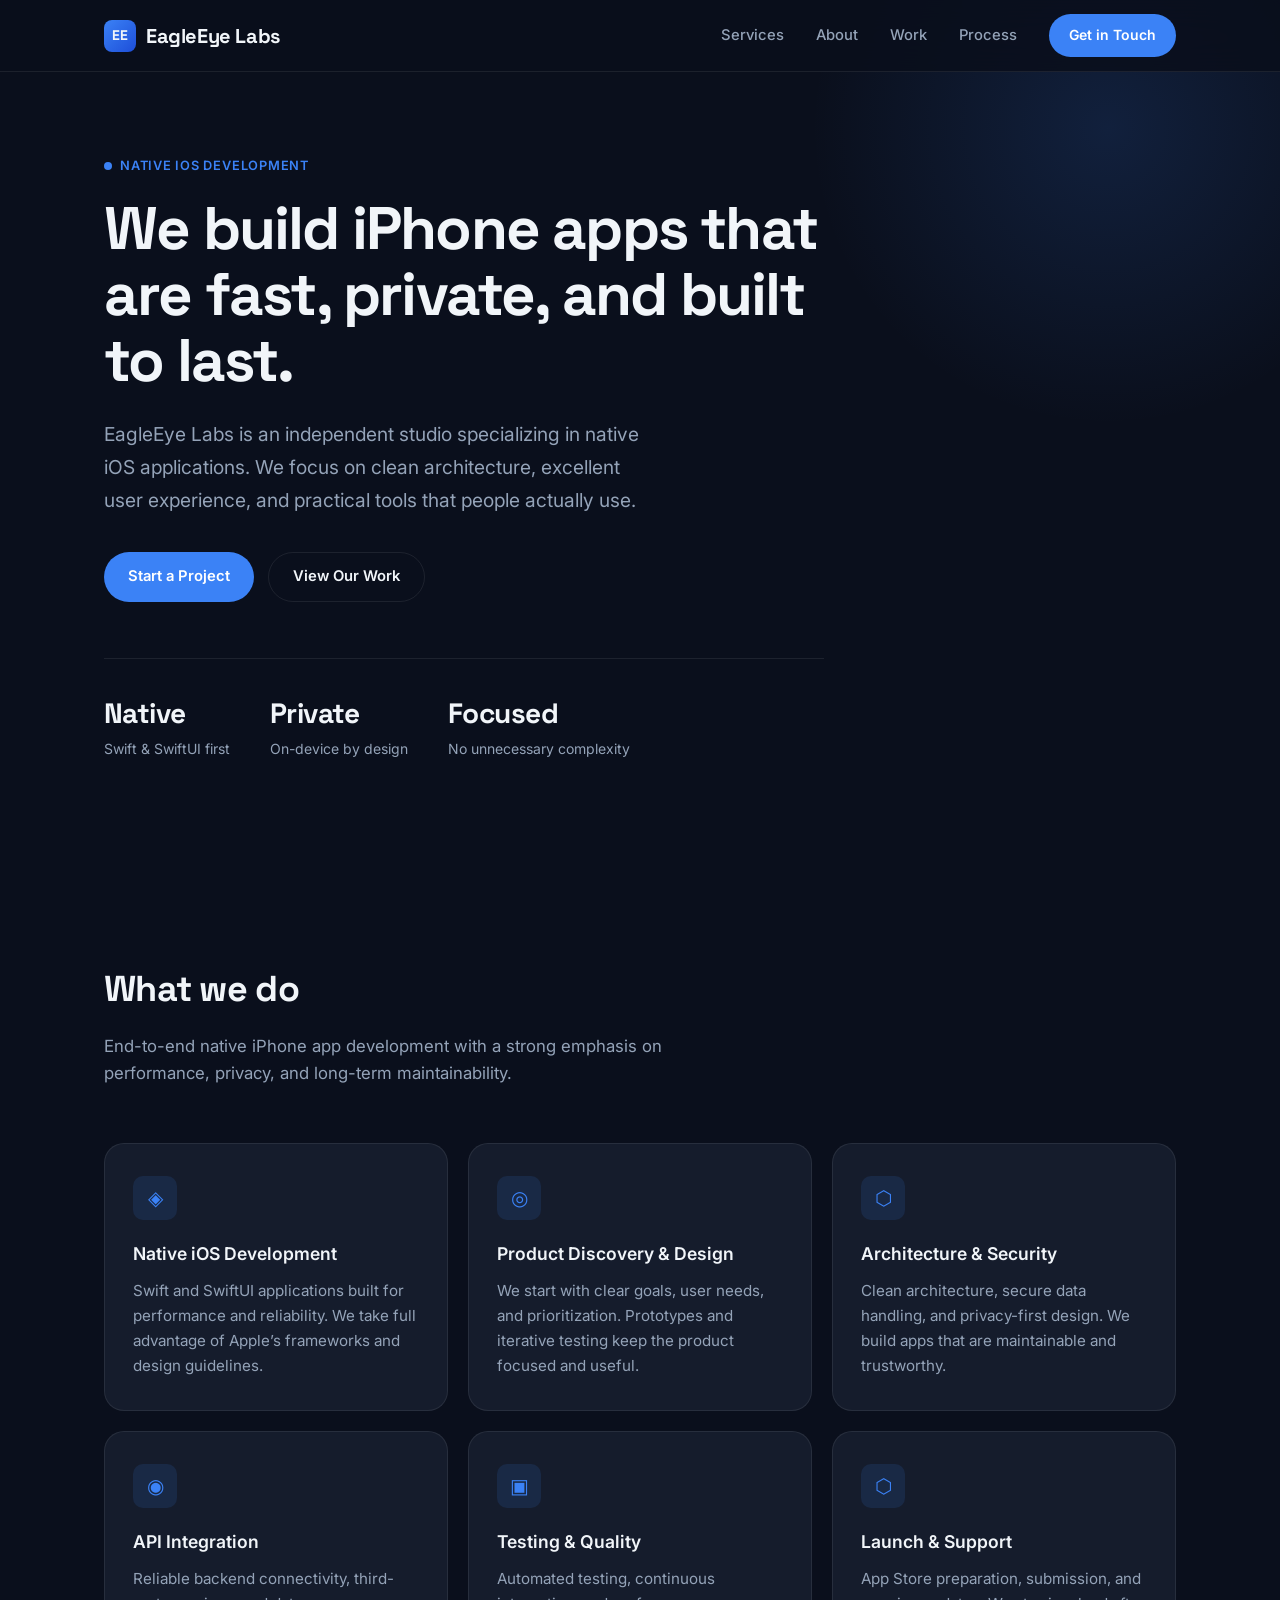
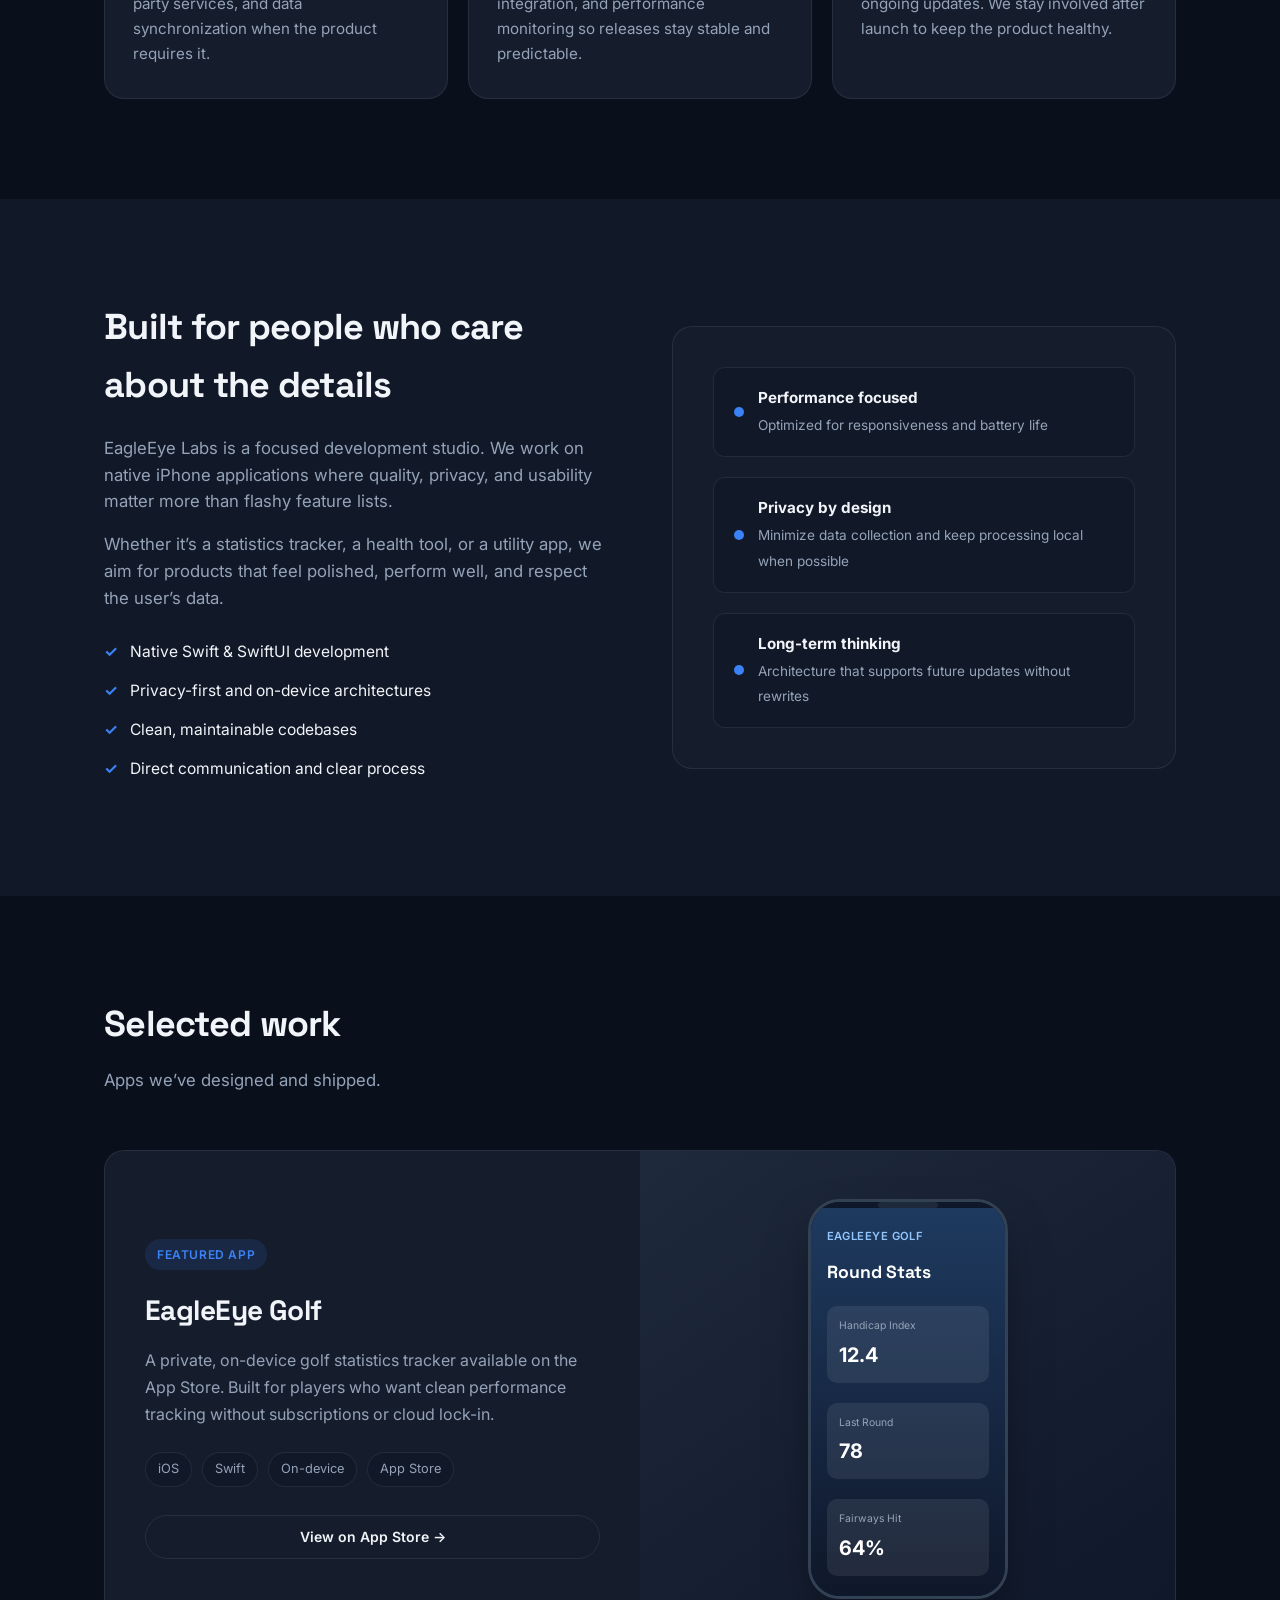
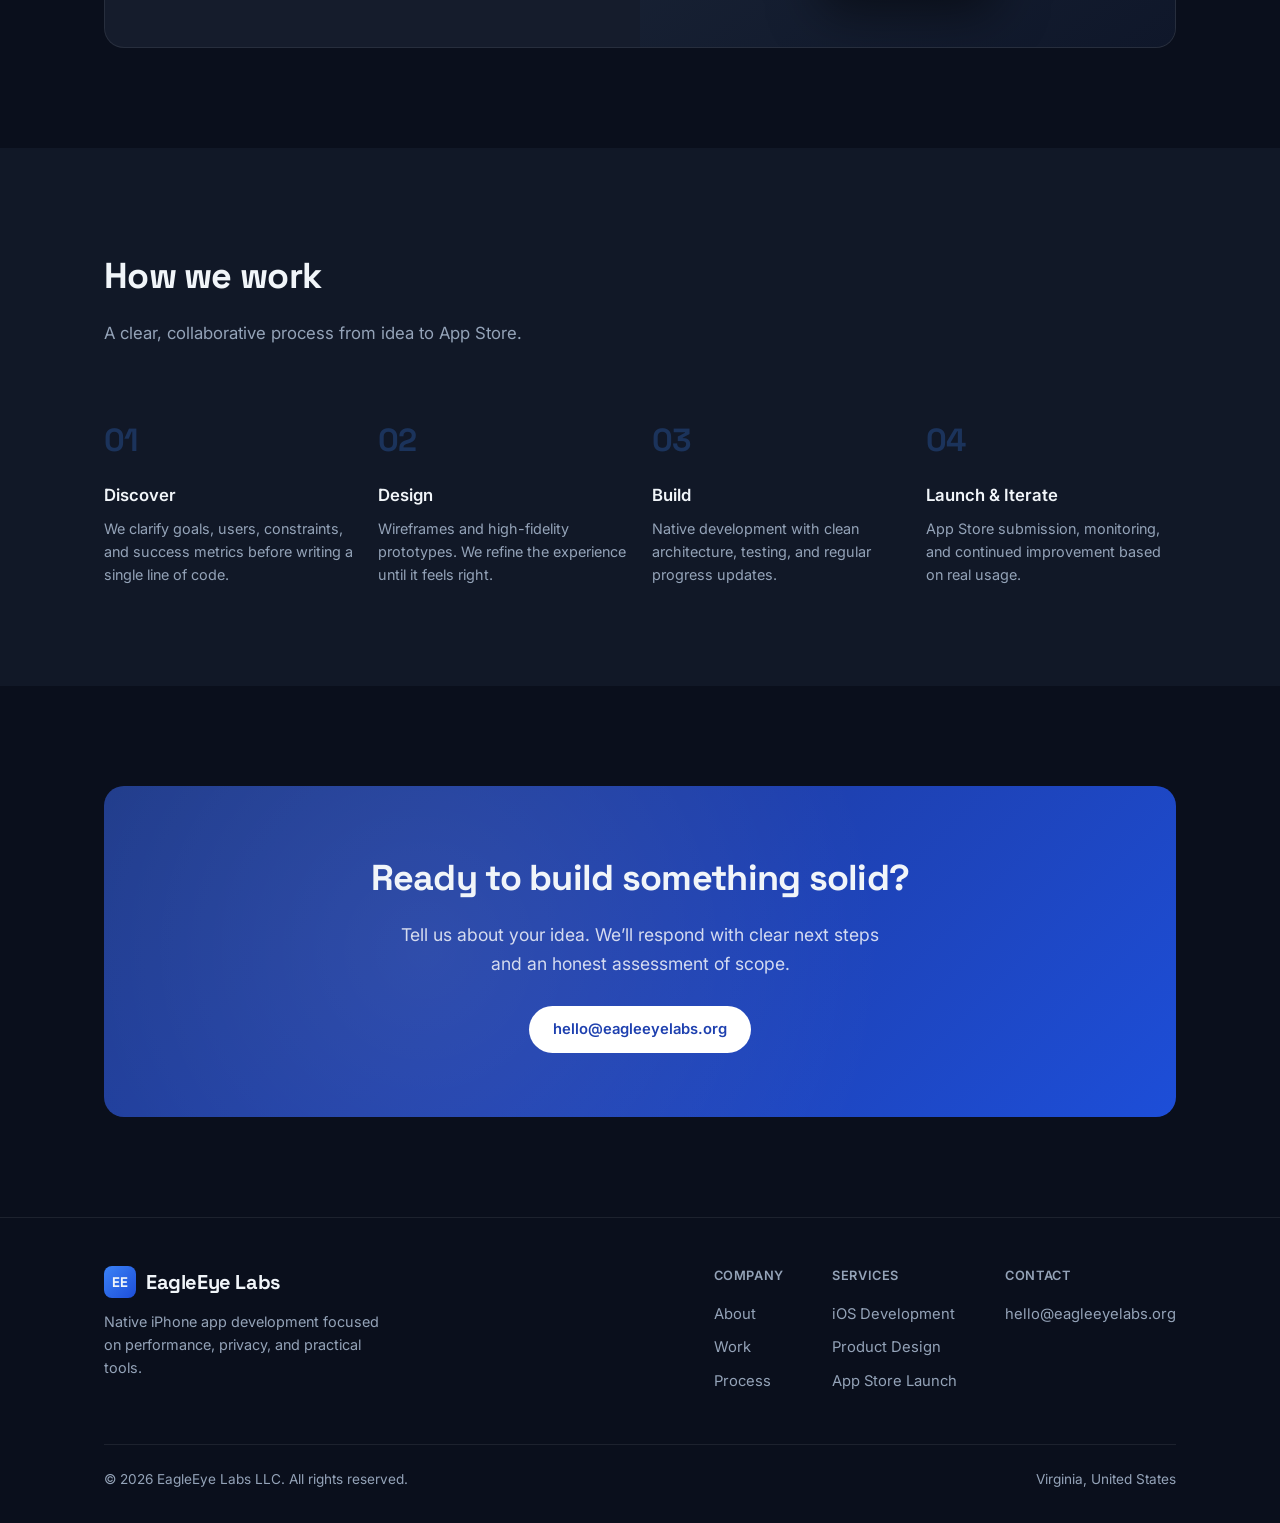
==== index.html @ 45b0e04a "Add files via upload" ====
<!DOCTYPE html>
<html lang="en">
<head>
  <meta charset="UTF-8" />
  <meta name="viewport" content="width=device-width, initial-scale=1.0" />
  <meta name="description" content="EagleEye Labs LLC — Native iPhone app development focused on performance, privacy, and practical tools." />
  <meta name="theme-color" content="#0a0f1c" />
  <title>EagleEye Labs LLC — Native iPhone App Development</title>

  <!-- Fonts -->
  <link rel="preconnect" href="https://fonts.googleapis.com" />
  <link rel="preconnect" href="https://fonts.gstatic.com" crossorigin />
  <link href="https://fonts.googleapis.com/css2?family=Inter:wght@400;500;600;700&family=Space+Grotesk:wght@500;600;700&display=swap" rel="stylesheet" />

  <style>
    :root {
      --bg: #0a0f1c;
      --bg-elevated: #111827;
      --bg-card: #151c2c;
      --border: rgba(255, 255, 255, 0.08);
      --text: #f1f5f9;
      --text-muted: #94a3b8;
      --accent: #3b82f6;
      --accent-hover: #60a5fa;
      --accent-soft: rgba(59, 130, 246, 0.12);
      --success: #22c55e;
      --radius: 12px;
      --radius-lg: 20px;
      --max-width: 1120px;
      --header-height: 72px;
    }

    *, *::before, *::after {
      box-sizing: border-box;
      margin: 0;
      padding: 0;
    }

    html {
      scroll-behavior: smooth;
    }

    body {
      font-family: 'Inter', -apple-system, BlinkMacSystemFont, 'Segoe UI', sans-serif;
      background: var(--bg);
      color: var(--text);
      line-height: 1.6;
      -webkit-font-smoothing: antialiased;
      overflow-x: hidden;
    }

    a {
      color: inherit;
      text-decoration: none;
    }

    img {
      max-width: 100%;
      display: block;
    }

    /* ========== LAYOUT ========== */
    .container {
      width: 100%;
      max-width: var(--max-width);
      margin: 0 auto;
      padding: 0 24px;
    }

    section {
      padding: 100px 0;
    }

    /* ========== HEADER ========== */
    header {
      position: fixed;
      top: 0;
      left: 0;
      right: 0;
      height: var(--header-height);
      background: rgba(10, 15, 28, 0.85);
      backdrop-filter: blur(16px);
      -webkit-backdrop-filter: blur(16px);
      border-bottom: 1px solid var(--border);
      z-index: 100;
    }

    .header-inner {
      display: flex;
      align-items: center;
      justify-content: space-between;
      height: 100%;
    }

    .logo {
      display: flex;
      align-items: center;
      gap: 10px;
      font-family: 'Space Grotesk', sans-serif;
      font-weight: 700;
      font-size: 1.25rem;
      letter-spacing: -0.02em;
    }

    .logo-mark {
      width: 32px;
      height: 32px;
      background: linear-gradient(135deg, #3b82f6, #1d4ed8);
      border-radius: 8px;
      display: flex;
      align-items: center;
      justify-content: center;
      font-size: 14px;
      font-weight: 700;
    }

    nav {
      display: flex;
      align-items: center;
      gap: 32px;
    }

    nav a {
      font-size: 0.925rem;
      font-weight: 500;
      color: var(--text-muted);
      transition: color 0.2s;
    }

    nav a:hover {
      color: var(--text);
    }

    .btn {
      display: inline-flex;
      align-items: center;
      justify-content: center;
      gap: 8px;
      padding: 12px 24px;
      font-size: 0.925rem;
      font-weight: 600;
      border-radius: 999px;
      border: none;
      cursor: pointer;
      transition: all 0.2s ease;
    }

    .btn-primary {
      background: var(--accent);
      color: white;
    }

    .btn-primary:hover {
      background: var(--accent-hover);
      transform: translateY(-1px);
    }

    .btn-outline {
      background: transparent;
      color: var(--text);
      border: 1px solid var(--border);
    }

    .btn-outline:hover {
      border-color: rgba(255,255,255,0.25);
      background: rgba(255,255,255,0.04);
    }

    .btn-sm {
      padding: 10px 20px;
      font-size: 0.875rem;
    }

    /* Mobile menu */
    .menu-toggle {
      display: none;
      background: none;
      border: none;
      color: var(--text);
      font-size: 1.5rem;
      cursor: pointer;
    }

    /* ========== HERO ========== */
    .hero {
      padding-top: calc(var(--header-height) + 80px);
      padding-bottom: 100px;
      position: relative;
      overflow: hidden;
    }

    .hero::before {
      content: '';
      position: absolute;
      top: -20%;
      right: -10%;
      width: 600px;
      height: 600px;
      background: radial-gradient(circle, rgba(59, 130, 246, 0.15) 0%, transparent 70%);
      pointer-events: none;
    }

    .hero-content {
      max-width: 720px;
    }

    .eyebrow {
      display: inline-flex;
      align-items: center;
      gap: 8px;
      font-size: 0.8rem;
      font-weight: 600;
      letter-spacing: 0.06em;
      text-transform: uppercase;
      color: var(--accent);
      margin-bottom: 20px;
    }

    .eyebrow::before {
      content: '';
      width: 8px;
      height: 8px;
      background: var(--accent);
      border-radius: 50%;
    }

    h1 {
      font-family: 'Space Grotesk', sans-serif;
      font-size: clamp(2.5rem, 5vw, 3.75rem);
      font-weight: 700;
      line-height: 1.1;
      letter-spacing: -0.03em;
      margin-bottom: 24px;
    }

    .hero-lead {
      font-size: 1.2rem;
      color: var(--text-muted);
      max-width: 540px;
      margin-bottom: 36px;
      line-height: 1.7;
    }

    .hero-actions {
      display: flex;
      flex-wrap: wrap;
      gap: 14px;
      margin-bottom: 56px;
    }

    .hero-stats {
      display: flex;
      gap: 40px;
      padding-top: 32px;
      border-top: 1px solid var(--border);
    }

    .stat strong {
      display: block;
      font-family: 'Space Grotesk', sans-serif;
      font-size: 1.75rem;
      font-weight: 700;
      letter-spacing: -0.02em;
    }

    .stat span {
      font-size: 0.875rem;
      color: var(--text-muted);
    }

    /* ========== SECTION COMMON ========== */
    .section-header {
      max-width: 560px;
      margin-bottom: 56px;
    }

    .section-header h2 {
      font-family: 'Space Grotesk', sans-serif;
      font-size: clamp(1.75rem, 3vw, 2.25rem);
      font-weight: 700;
      letter-spacing: -0.02em;
      margin-bottom: 14px;
    }

    .section-header p {
      color: var(--text-muted);
      font-size: 1.05rem;
    }

    /* ========== SERVICES ========== */
    .services-grid {
      display: grid;
      grid-template-columns: repeat(auto-fit, minmax(280px, 1fr));
      gap: 20px;
    }

    .service-card {
      background: var(--bg-card);
      border: 1px solid var(--border);
      border-radius: var(--radius-lg);
      padding: 32px 28px;
      transition: border-color 0.2s, transform 0.2s;
    }

    .service-card:hover {
      border-color: rgba(59, 130, 246, 0.35);
      transform: translateY(-2px);
    }

    .service-icon {
      width: 44px;
      height: 44px;
      background: var(--accent-soft);
      border-radius: 10px;
      display: flex;
      align-items: center;
      justify-content: center;
      font-size: 1.25rem;
      margin-bottom: 20px;
      color: var(--accent);
    }

    .service-card h3 {
      font-size: 1.1rem;
      font-weight: 600;
      margin-bottom: 10px;
    }

    .service-card p {
      font-size: 0.95rem;
      color: var(--text-muted);
      line-height: 1.65;
    }

    /* ========== ABOUT ========== */
    .about-grid {
      display: grid;
      grid-template-columns: 1fr 1fr;
      gap: 64px;
      align-items: center;
    }

    .about-text h2 {
      font-family: 'Space Grotesk', sans-serif;
      font-size: clamp(1.75rem, 3vw, 2.25rem);
      font-weight: 700;
      letter-spacing: -0.02em;
      margin-bottom: 20px;
    }

    .about-text p {
      color: var(--text-muted);
      margin-bottom: 16px;
      font-size: 1.05rem;
    }

    .about-list {
      list-style: none;
      margin-top: 28px;
    }

    .about-list li {
      display: flex;
      align-items: flex-start;
      gap: 12px;
      margin-bottom: 14px;
      font-size: 0.975rem;
    }

    .about-list li::before {
      content: '✓';
      color: var(--accent);
      font-weight: 700;
      flex-shrink: 0;
    }

    .about-visual {
      background: var(--bg-card);
      border: 1px solid var(--border);
      border-radius: var(--radius-lg);
      padding: 40px;
      position: relative;
    }

    .about-visual-inner {
      display: flex;
      flex-direction: column;
      gap: 20px;
    }

    .feature-pill {
      background: var(--bg-elevated);
      border: 1px solid var(--border);
      border-radius: 12px;
      padding: 18px 20px;
      display: flex;
      align-items: center;
      gap: 14px;
    }

    .feature-pill .dot {
      width: 10px;
      height: 10px;
      border-radius: 50%;
      background: var(--accent);
      flex-shrink: 0;
    }

    .feature-pill strong {
      display: block;
      font-size: 0.95rem;
      margin-bottom: 2px;
    }

    .feature-pill span {
      font-size: 0.85rem;
      color: var(--text-muted);
    }

    /* ========== PROJECT ========== */
    .project-card {
      background: var(--bg-card);
      border: 1px solid var(--border);
      border-radius: var(--radius-lg);
      overflow: hidden;
      display: grid;
      grid-template-columns: 1fr 1fr;
    }

    .project-info {
      padding: 48px 40px;
      display: flex;
      flex-direction: column;
      justify-content: center;
    }

    .project-tag {
      display: inline-block;
      font-size: 0.75rem;
      font-weight: 600;
      letter-spacing: 0.05em;
      text-transform: uppercase;
      color: var(--accent);
      background: var(--accent-soft);
      padding: 6px 12px;
      border-radius: 999px;
      margin-bottom: 18px;
      width: fit-content;
    }

    .project-info h3 {
      font-family: 'Space Grotesk', sans-serif;
      font-size: 1.75rem;
      font-weight: 700;
      letter-spacing: -0.02em;
      margin-bottom: 14px;
    }

    .project-info p {
      color: var(--text-muted);
      margin-bottom: 24px;
      font-size: 1rem;
      line-height: 1.7;
    }

    .project-meta {
      display: flex;
      flex-wrap: wrap;
      gap: 10px;
      margin-bottom: 28px;
    }

    .meta-chip {
      font-size: 0.8rem;
      color: var(--text-muted);
      background: var(--bg-elevated);
      border: 1px solid var(--border);
      padding: 6px 12px;
      border-radius: 999px;
    }

    .project-visual {
      background: linear-gradient(145deg, #1e293b 0%, #0f172a 100%);
      display: flex;
      align-items: center;
      justify-content: center;
      padding: 48px;
      min-height: 320px;
    }

    .phone-mock {
      width: 200px;
      height: 400px;
      background: #0f172a;
      border-radius: 32px;
      border: 3px solid #334155;
      box-shadow: 0 25px 50px -12px rgba(0,0,0,0.5);
      display: flex;
      flex-direction: column;
      overflow: hidden;
      position: relative;
    }

    .phone-notch {
      height: 28px;
      background: #0f172a;
      display: flex;
      justify-content: center;
      align-items: center;
    }

    .phone-notch span {
      width: 60px;
      height: 6px;
      background: #1e293b;
      border-radius: 4px;
    }

    .phone-screen {
      flex: 1;
      background: linear-gradient(180deg, #1e3a5f 0%, #0f172a 100%);
      padding: 20px 16px;
      display: flex;
      flex-direction: column;
      gap: 12px;
    }

    .screen-header {
      font-size: 0.7rem;
      font-weight: 600;
      color: #93c5fd;
      letter-spacing: 0.04em;
    }

    .screen-title {
      font-family: 'Space Grotesk', sans-serif;
      font-size: 1.1rem;
      font-weight: 700;
      color: white;
    }

    .screen-card {
      background: rgba(255,255,255,0.08);
      border-radius: 10px;
      padding: 12px;
      margin-top: 8px;
    }

    .screen-card .label {
      font-size: 0.65rem;
      color: #94a3b8;
      margin-bottom: 4px;
    }

    .screen-card .value {
      font-size: 1.25rem;
      font-weight: 700;
      color: white;
    }

    /* ========== PROCESS ========== */
    .process-steps {
      display: grid;
      grid-template-columns: repeat(4, 1fr);
      gap: 24px;
      counter-reset: step;
    }

    .step {
      position: relative;
      padding-top: 12px;
    }

    .step::before {
      counter-increment: step;
      content: "0" counter(step);
      font-family: 'Space Grotesk', sans-serif;
      font-size: 2rem;
      font-weight: 700;
      color: rgba(59, 130, 246, 0.25);
      display: block;
      margin-bottom: 16px;
      letter-spacing: -0.02em;
    }

    .step h3 {
      font-size: 1.05rem;
      font-weight: 600;
      margin-bottom: 8px;
    }

    .step p {
      font-size: 0.9rem;
      color: var(--text-muted);
      line-height: 1.6;
    }

    /* ========== CTA ========== */
    .cta {
      background: linear-gradient(135deg, #1e3a8a 0%, #1e40af 50%, #1d4ed8 100%);
      border-radius: var(--radius-lg);
      padding: 64px 48px;
      text-align: center;
      position: relative;
      overflow: hidden;
    }

    .cta::before {
      content: '';
      position: absolute;
      inset: 0;
      background: radial-gradient(circle at 30% 50%, rgba(255,255,255,0.08), transparent 60%);
      pointer-events: none;
    }

    .cta h2 {
      font-family: 'Space Grotesk', sans-serif;
      font-size: clamp(1.75rem, 3vw, 2.25rem);
      font-weight: 700;
      letter-spacing: -0.02em;
      margin-bottom: 14px;
      position: relative;
    }

    .cta p {
      color: rgba(255,255,255,0.8);
      font-size: 1.1rem;
      max-width: 480px;
      margin: 0 auto 28px;
      position: relative;
    }

    .cta .btn-primary {
      background: white;
      color: #1e40af;
      position: relative;
    }

    .cta .btn-primary:hover {
      background: #f1f5f9;
    }

    /* ========== FOOTER ========== */
    footer {
      border-top: 1px solid var(--border);
      padding: 48px 0 32px;
    }

    .footer-inner {
      display: flex;
      flex-wrap: wrap;
      justify-content: space-between;
      gap: 32px;
      margin-bottom: 40px;
    }

    .footer-brand .logo {
      margin-bottom: 12px;
    }

    .footer-brand p {
      color: var(--text-muted);
      font-size: 0.9rem;
      max-width: 280px;
    }

    .footer-links {
      display: flex;
      gap: 48px;
    }

    .footer-col h4 {
      font-size: 0.8rem;
      font-weight: 600;
      letter-spacing: 0.05em;
      text-transform: uppercase;
      color: var(--text-muted);
      margin-bottom: 16px;
    }

    .footer-col a {
      display: block;
      font-size: 0.925rem;
      color: var(--text-muted);
      margin-bottom: 10px;
      transition: color 0.2s;
    }

    .footer-col a:hover {
      color: var(--text);
    }

    .footer-bottom {
      display: flex;
      flex-wrap: wrap;
      justify-content: space-between;
      gap: 12px;
      padding-top: 24px;
      border-top: 1px solid var(--border);
      font-size: 0.85rem;
      color: var(--text-muted);
    }

    /* ========== RESPONSIVE ========== */
    @media (max-width: 900px) {
      .about-grid,
      .project-card {
        grid-template-columns: 1fr;
      }

      .process-steps {
        grid-template-columns: 1fr 1fr;
      }

      .project-visual {
        min-height: 280px;
        order: -1;
      }
    }

    @media (max-width: 700px) {
      nav {
        display: none;
      }

      .menu-toggle {
        display: block;
      }

      .hero-stats {
        flex-direction: column;
        gap: 20px;
      }

      .process-steps {
        grid-template-columns: 1fr;
      }

      .cta {
        padding: 48px 28px;
      }

      .footer-links {
        flex-direction: column;
        gap: 28px;
      }

      section {
        padding: 72px 0;
      }
    }
  </style>
</head>
<body>

  <!-- ========== HEADER ========== -->
  <header>
    <div class="container header-inner">
      <a href="#" class="logo">
        <span class="logo-mark">EE</span>
        EagleEye Labs
      </a>

      <nav>
        <a href="#services">Services</a>
        <a href="#about">About</a>
        <a href="#work">Work</a>
        <a href="#process">Process</a>
        <a href="#contact" class="btn btn-primary btn-sm">Get in Touch</a>
      </nav>

      <button class="menu-toggle" aria-label="Menu">☰</button>
    </div>
  </header>

  <!-- ========== HERO ========== -->
  <section class="hero">
    <div class="container">
      <div class="hero-content">
        <div class="eyebrow">Native iOS Development</div>
        <h1>We build iPhone apps that are fast, private, and built to last.</h1>
        <p class="hero-lead">
          EagleEye Labs is an independent studio specializing in native iOS applications. 
          We focus on clean architecture, excellent user experience, and practical tools that people actually use.
        </p>
        <div class="hero-actions">
          <a href="#contact" class="btn btn-primary">Start a Project</a>
          <a href="#work" class="btn btn-outline">View Our Work</a>
        </div>

        <div class="hero-stats">
          <div class="stat">
            <strong>Native</strong>
            <span>Swift &amp; SwiftUI first</span>
          </div>
          <div class="stat">
            <strong>Private</strong>
            <span>On-device by design</span>
          </div>
          <div class="stat">
            <strong>Focused</strong>
            <span>No unnecessary complexity</span>
          </div>
        </div>
      </div>
    </div>
  </section>

  <!-- ========== SERVICES ========== -->
  <section id="services">
    <div class="container">
      <div class="section-header">
        <h2>What we do</h2>
        <p>End-to-end native iPhone app development with a strong emphasis on performance, privacy, and long-term maintainability.</p>
      </div>

      <div class="services-grid">
        <div class="service-card">
          <div class="service-icon">◈</div>
          <h3>Native iOS Development</h3>
          <p>Swift and SwiftUI applications built for performance and reliability. We take full advantage of Apple’s frameworks and design guidelines.</p>
        </div>

        <div class="service-card">
          <div class="service-icon">◎</div>
          <h3>Product Discovery &amp; Design</h3>
          <p>We start with clear goals, user needs, and prioritization. Prototypes and iterative testing keep the product focused and useful.</p>
        </div>

        <div class="service-card">
          <div class="service-icon">⬡</div>
          <h3>Architecture &amp; Security</h3>
          <p>Clean architecture, secure data handling, and privacy-first design. We build apps that are maintainable and trustworthy.</p>
        </div>

        <div class="service-card">
          <div class="service-icon">◉</div>
          <h3>API Integration</h3>
          <p>Reliable backend connectivity, third-party services, and data synchronization when the product requires it.</p>
        </div>

        <div class="service-card">
          <div class="service-icon">▣</div>
          <h3>Testing &amp; Quality</h3>
          <p>Automated testing, continuous integration, and performance monitoring so releases stay stable and predictable.</p>
        </div>

        <div class="service-card">
          <div class="service-icon">⬡</div>
          <h3>Launch &amp; Support</h3>
          <p>App Store preparation, submission, and ongoing updates. We stay involved after launch to keep the product healthy.</p>
        </div>
      </div>
    </div>
  </section>

  <!-- ========== ABOUT ========== -->
  <section id="about" style="background: var(--bg-elevated);">
    <div class="container">
      <div class="about-grid">
        <div class="about-text">
          <h2>Built for people who care about the details</h2>
          <p>
            EagleEye Labs is a focused development studio. We work on native iPhone applications where quality, privacy, and usability matter more than flashy feature lists.
          </p>
          <p>
            Whether it’s a statistics tracker, a health tool, or a utility app, we aim for products that feel polished, perform well, and respect the user’s data.
          </p>

          <ul class="about-list">
            <li>Native Swift &amp; SwiftUI development</li>
            <li>Privacy-first and on-device architectures</li>
            <li>Clean, maintainable codebases</li>
            <li>Direct communication and clear process</li>
          </ul>
        </div>

        <div class="about-visual">
          <div class="about-visual-inner">
            <div class="feature-pill">
              <span class="dot"></span>
              <div>
                <strong>Performance focused</strong>
                <span>Optimized for responsiveness and battery life</span>
              </div>
            </div>
            <div class="feature-pill">
              <span class="dot"></span>
              <div>
                <strong>Privacy by design</strong>
                <span>Minimize data collection and keep processing local when possible</span>
              </div>
            </div>
            <div class="feature-pill">
              <span class="dot"></span>
              <div>
                <strong>Long-term thinking</strong>
                <span>Architecture that supports future updates without rewrites</span>
              </div>
            </div>
          </div>
        </div>
      </div>
    </div>
  </section>

  <!-- ========== WORK ========== -->
  <section id="work">
    <div class="container">
      <div class="section-header">
        <h2>Selected work</h2>
        <p>Apps we’ve designed and shipped.</p>
      </div>

      <div class="project-card">
        <div class="project-info">
          <span class="project-tag">Featured App</span>
          <h3>EagleEye Golf</h3>
          <p>
            A private, on-device golf statistics tracker available on the App Store. 
            Built for players who want clean performance tracking without subscriptions or cloud lock-in.
          </p>
          <div class="project-meta">
            <span class="meta-chip">iOS</span>
            <span class="meta-chip">Swift</span>
            <span class="meta-chip">On-device</span>
            <span class="meta-chip">App Store</span>
          </div>
          <a href="https://apps.apple.com/app/id6793305657" class="btn btn-outline btn-sm" target="_blank" rel="noopener">
            View on App Store →
          </a>
        </div>

        <div class="project-visual">
          <div class="phone-mock">
            <div class="phone-notch"><span></span></div>
            <div class="phone-screen">
              <div class="screen-header">EAGLEEYE GOLF</div>
              <div class="screen-title">Round Stats</div>
              <div class="screen-card">
                <div class="label">Handicap Index</div>
                <div class="value">12.4</div>
              </div>
              <div class="screen-card">
                <div class="label">Last Round</div>
                <div class="value">78</div>
              </div>
              <div class="screen-card">
                <div class="label">Fairways Hit</div>
                <div class="value">64%</div>
              </div>
            </div>
          </div>
        </div>
      </div>
    </div>
  </section>

  <!-- ========== PROCESS ========== -->
  <section id="process" style="background: var(--bg-elevated);">
    <div class="container">
      <div class="section-header">
        <h2>How we work</h2>
        <p>A clear, collaborative process from idea to App Store.</p>
      </div>

      <div class="process-steps">
        <div class="step">
          <h3>Discover</h3>
          <p>We clarify goals, users, constraints, and success metrics before writing a single line of code.</p>
        </div>
        <div class="step">
          <h3>Design</h3>
          <p>Wireframes and high-fidelity prototypes. We refine the experience until it feels right.</p>
        </div>
        <div class="step">
          <h3>Build</h3>
          <p>Native development with clean architecture, testing, and regular progress updates.</p>
        </div>
        <div class="step">
          <h3>Launch &amp; Iterate</h3>
          <p>App Store submission, monitoring, and continued improvement based on real usage.</p>
        </div>
      </div>
    </div>
  </section>

  <!-- ========== CTA ========== -->
  <section id="contact">
    <div class="container">
      <div class="cta">
        <h2>Ready to build something solid?</h2>
        <p>Tell us about your idea. We’ll respond with clear next steps and an honest assessment of scope.</p>
        <a href="mailto:hello@eagleeyelabs.org" class="btn btn-primary">hello@eagleeyelabs.org</a>
      </div>
    </div>
  </section>

  <!-- ========== FOOTER ========== -->
  <footer>
    <div class="container">
      <div class="footer-inner">
        <div class="footer-brand">
          <a href="#" class="logo">
            <span class="logo-mark">EE</span>
            EagleEye Labs
          </a>
          <p>Native iPhone app development focused on performance, privacy, and practical tools.</p>
        </div>

        <div class="footer-links">
          <div class="footer-col">
            <h4>Company</h4>
            <a href="#about">About</a>
            <a href="#work">Work</a>
            <a href="#process">Process</a>
          </div>
          <div class="footer-col">
            <h4>Services</h4>
            <a href="#services">iOS Development</a>
            <a href="#services">Product Design</a>
            <a href="#services">App Store Launch</a>
          </div>
          <div class="footer-col">
            <h4>Contact</h4>
            <a href="mailto:hello@eagleeyelabs.org">hello@eagleeyelabs.org</a>
          </div>
        </div>
      </div>

      <div class="footer-bottom">
        <span>© 2026 EagleEye Labs LLC. All rights reserved.</span>
        <span>Virginia, United States</span>
      </div>
    </div>
  </footer>

</body>
</html>
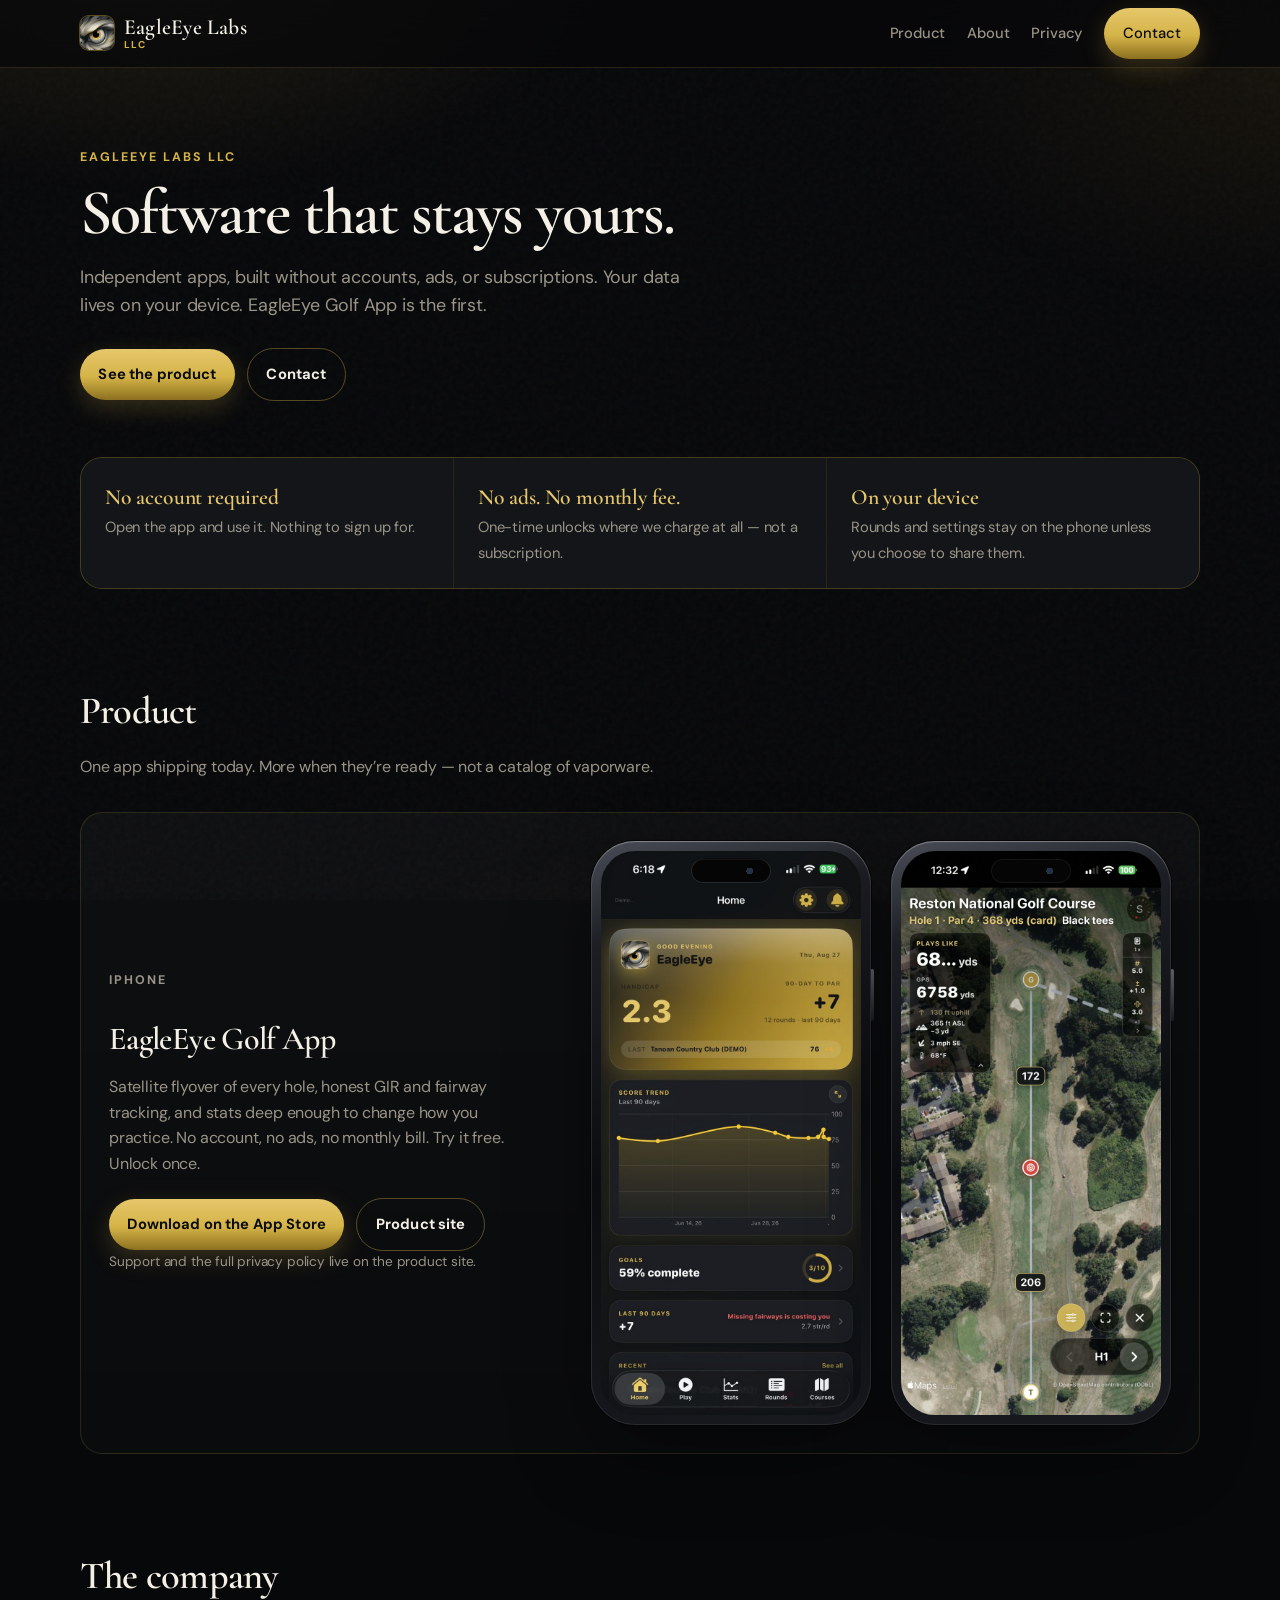
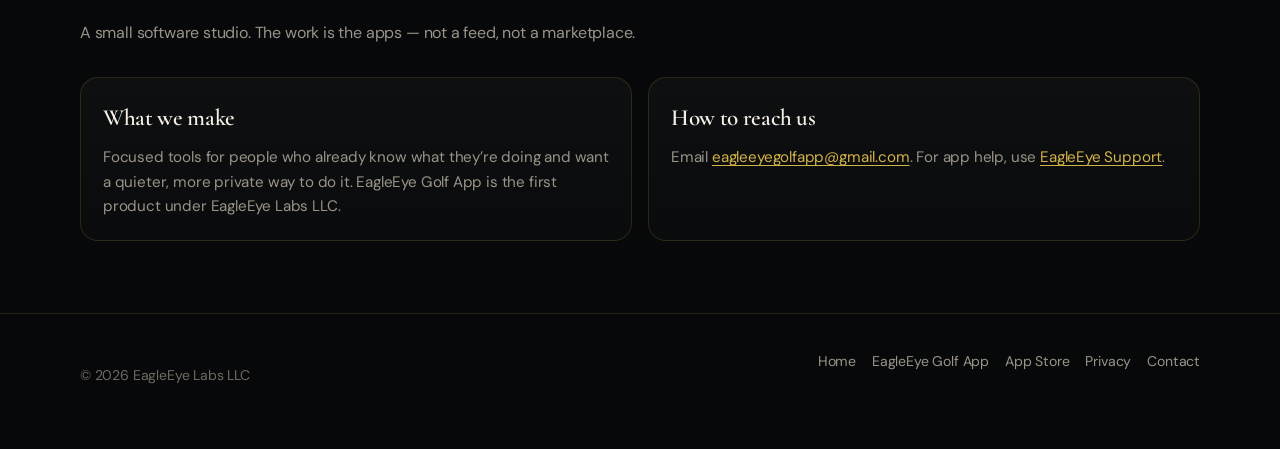
==== commit f8d0bf18: "Replace the placeholder with the EagleEye Labs HTML site. Company page matching the golf app look, w" ====
--- a/index.html
+++ b/index.html
@@ -1,1039 +1,134 @@
 <!DOCTYPE html>
 <html lang="en">
 <head>
-  <meta charset="UTF-8" />
-  <meta name="viewport" content="width=device-width, initial-scale=1.0" />
-  <meta name="description" content="EagleEye Labs LLC — Native iPhone app development focused on performance, privacy, and practical tools." />
-  <meta name="theme-color" content="#0a0f1c" />
-  <title>EagleEye Labs LLC — Native iPhone App Development</title>
-
-  <!-- Fonts -->
+  <meta charset="utf-8" />
+  <meta name="viewport" content="width=device-width, initial-scale=1" />
+  <title>EagleEye Labs LLC</title>
+  <meta name="description" content="EagleEye Labs LLC builds independent software that stays on your device. Home of EagleEye Golf App." />
+  <link rel="canonical" href="https://eagleeyelabsllc.com/" />
+  <meta property="og:title" content="EagleEye Labs LLC" />
+  <meta property="og:description" content="Independent software. Your data stays yours. Home of EagleEye Golf App." />
+  <meta property="og:image" content="https://eagleeyelabsllc.com/assets/og-logo.jpg" />
+  <meta property="og:image:width" content="1200" />
+  <meta property="og:image:height" content="630" />
+  <meta property="og:type" content="website" />
+  <meta property="og:url" content="https://eagleeyelabsllc.com/" />
+  <meta name="twitter:card" content="summary_large_image" />
+  <meta name="twitter:image" content="https://eagleeyelabsllc.com/assets/og-logo.jpg" />
+  <meta name="theme-color" content="#07080a" />
+  <link rel="icon" type="image/png" href="assets/favicon-32.png" />
+  <link rel="apple-touch-icon" href="assets/apple-touch-icon.png" />
   <link rel="preconnect" href="https://fonts.googleapis.com" />
   <link rel="preconnect" href="https://fonts.gstatic.com" crossorigin />
-  <link href="https://fonts.googleapis.com/css2?family=Inter:wght@400;500;600;700&family=Space+Grotesk:wght@500;600;700&display=swap" rel="stylesheet" />
-
-  <style>
-    :root {
-      --bg: #0a0f1c;
-      --bg-elevated: #111827;
-      --bg-card: #151c2c;
-      --border: rgba(255, 255, 255, 0.08);
-      --text: #f1f5f9;
-      --text-muted: #94a3b8;
-      --accent: #3b82f6;
-      --accent-hover: #60a5fa;
-      --accent-soft: rgba(59, 130, 246, 0.12);
-      --success: #22c55e;
-      --radius: 12px;
-      --radius-lg: 20px;
-      --max-width: 1120px;
-      --header-height: 72px;
-    }
-
-    *, *::before, *::after {
-      box-sizing: border-box;
-      margin: 0;
-      padding: 0;
-    }
-
-    html {
-      scroll-behavior: smooth;
-    }
-
-    body {
-      font-family: 'Inter', -apple-system, BlinkMacSystemFont, 'Segoe UI', sans-serif;
-      background: var(--bg);
-      color: var(--text);
-      line-height: 1.6;
-      -webkit-font-smoothing: antialiased;
-      overflow-x: hidden;
-    }
-
-    a {
-      color: inherit;
-      text-decoration: none;
-    }
-
-    img {
-      max-width: 100%;
-      display: block;
-    }
-
-    /* ========== LAYOUT ========== */
-    .container {
-      width: 100%;
-      max-width: var(--max-width);
-      margin: 0 auto;
-      padding: 0 24px;
-    }
-
-    section {
-      padding: 100px 0;
-    }
-
-    /* ========== HEADER ========== */
-    header {
-      position: fixed;
-      top: 0;
-      left: 0;
-      right: 0;
-      height: var(--header-height);
-      background: rgba(10, 15, 28, 0.85);
-      backdrop-filter: blur(16px);
-      -webkit-backdrop-filter: blur(16px);
-      border-bottom: 1px solid var(--border);
-      z-index: 100;
-    }
-
-    .header-inner {
-      display: flex;
-      align-items: center;
-      justify-content: space-between;
-      height: 100%;
-    }
-
-    .logo {
-      display: flex;
-      align-items: center;
-      gap: 10px;
-      font-family: 'Space Grotesk', sans-serif;
-      font-weight: 700;
-      font-size: 1.25rem;
-      letter-spacing: -0.02em;
-    }
-
-    .logo-mark {
-      width: 32px;
-      height: 32px;
-      background: linear-gradient(135deg, #3b82f6, #1d4ed8);
-      border-radius: 8px;
-      display: flex;
-      align-items: center;
-      justify-content: center;
-      font-size: 14px;
-      font-weight: 700;
-    }
-
-    nav {
-      display: flex;
-      align-items: center;
-      gap: 32px;
-    }
-
-    nav a {
-      font-size: 0.925rem;
-      font-weight: 500;
-      color: var(--text-muted);
-      transition: color 0.2s;
-    }
-
-    nav a:hover {
-      color: var(--text);
-    }
-
-    .btn {
-      display: inline-flex;
-      align-items: center;
-      justify-content: center;
-      gap: 8px;
-      padding: 12px 24px;
-      font-size: 0.925rem;
-      font-weight: 600;
-      border-radius: 999px;
-      border: none;
-      cursor: pointer;
-      transition: all 0.2s ease;
-    }
-
-    .btn-primary {
-      background: var(--accent);
-      color: white;
-    }
-
-    .btn-primary:hover {
-      background: var(--accent-hover);
-      transform: translateY(-1px);
-    }
-
-    .btn-outline {
-      background: transparent;
-      color: var(--text);
-      border: 1px solid var(--border);
-    }
-
-    .btn-outline:hover {
-      border-color: rgba(255,255,255,0.25);
-      background: rgba(255,255,255,0.04);
-    }
-
-    .btn-sm {
-      padding: 10px 20px;
-      font-size: 0.875rem;
-    }
-
-    /* Mobile menu */
-    .menu-toggle {
-      display: none;
-      background: none;
-      border: none;
-      color: var(--text);
-      font-size: 1.5rem;
-      cursor: pointer;
-    }
-
-    /* ========== HERO ========== */
-    .hero {
-      padding-top: calc(var(--header-height) + 80px);
-      padding-bottom: 100px;
-      position: relative;
-      overflow: hidden;
-    }
-
-    .hero::before {
-      content: '';
-      position: absolute;
-      top: -20%;
-      right: -10%;
-      width: 600px;
-      height: 600px;
-      background: radial-gradient(circle, rgba(59, 130, 246, 0.15) 0%, transparent 70%);
-      pointer-events: none;
-    }
-
-    .hero-content {
-      max-width: 720px;
-    }
-
-    .eyebrow {
-      display: inline-flex;
-      align-items: center;
-      gap: 8px;
-      font-size: 0.8rem;
-      font-weight: 600;
-      letter-spacing: 0.06em;
-      text-transform: uppercase;
-      color: var(--accent);
-      margin-bottom: 20px;
-    }
-
-    .eyebrow::before {
-      content: '';
-      width: 8px;
-      height: 8px;
-      background: var(--accent);
-      border-radius: 50%;
-    }
-
-    h1 {
-      font-family: 'Space Grotesk', sans-serif;
-      font-size: clamp(2.5rem, 5vw, 3.75rem);
-      font-weight: 700;
-      line-height: 1.1;
-      letter-spacing: -0.03em;
-      margin-bottom: 24px;
-    }
-
-    .hero-lead {
-      font-size: 1.2rem;
-      color: var(--text-muted);
-      max-width: 540px;
-      margin-bottom: 36px;
-      line-height: 1.7;
-    }
-
-    .hero-actions {
-      display: flex;
-      flex-wrap: wrap;
-      gap: 14px;
-      margin-bottom: 56px;
-    }
-
-    .hero-stats {
-      display: flex;
-      gap: 40px;
-      padding-top: 32px;
-      border-top: 1px solid var(--border);
-    }
-
-    .stat strong {
-      display: block;
-      font-family: 'Space Grotesk', sans-serif;
-      font-size: 1.75rem;
-      font-weight: 700;
-      letter-spacing: -0.02em;
-    }
-
-    .stat span {
-      font-size: 0.875rem;
-      color: var(--text-muted);
-    }
-
-    /* ========== SECTION COMMON ========== */
-    .section-header {
-      max-width: 560px;
-      margin-bottom: 56px;
-    }
-
-    .section-header h2 {
-      font-family: 'Space Grotesk', sans-serif;
-      font-size: clamp(1.75rem, 3vw, 2.25rem);
-      font-weight: 700;
-      letter-spacing: -0.02em;
-      margin-bottom: 14px;
-    }
-
-    .section-header p {
-      color: var(--text-muted);
-      font-size: 1.05rem;
-    }
-
-    /* ========== SERVICES ========== */
-    .services-grid {
-      display: grid;
-      grid-template-columns: repeat(auto-fit, minmax(280px, 1fr));
-      gap: 20px;
-    }
-
-    .service-card {
-      background: var(--bg-card);
-      border: 1px solid var(--border);
-      border-radius: var(--radius-lg);
-      padding: 32px 28px;
-      transition: border-color 0.2s, transform 0.2s;
-    }
-
-    .service-card:hover {
-      border-color: rgba(59, 130, 246, 0.35);
-      transform: translateY(-2px);
-    }
-
-    .service-icon {
-      width: 44px;
-      height: 44px;
-      background: var(--accent-soft);
-      border-radius: 10px;
-      display: flex;
-      align-items: center;
-      justify-content: center;
-      font-size: 1.25rem;
-      margin-bottom: 20px;
-      color: var(--accent);
-    }
-
-    .service-card h3 {
-      font-size: 1.1rem;
-      font-weight: 600;
-      margin-bottom: 10px;
-    }
-
-    .service-card p {
-      font-size: 0.95rem;
-      color: var(--text-muted);
-      line-height: 1.65;
-    }
-
-    /* ========== ABOUT ========== */
-    .about-grid {
-      display: grid;
-      grid-template-columns: 1fr 1fr;
-      gap: 64px;
-      align-items: center;
-    }
-
-    .about-text h2 {
-      font-family: 'Space Grotesk', sans-serif;
-      font-size: clamp(1.75rem, 3vw, 2.25rem);
-      font-weight: 700;
-      letter-spacing: -0.02em;
-      margin-bottom: 20px;
-    }
-
-    .about-text p {
-      color: var(--text-muted);
-      margin-bottom: 16px;
-      font-size: 1.05rem;
-    }
-
-    .about-list {
-      list-style: none;
-      margin-top: 28px;
-    }
-
-    .about-list li {
-      display: flex;
-      align-items: flex-start;
-      gap: 12px;
-      margin-bottom: 14px;
-      font-size: 0.975rem;
-    }
-
-    .about-list li::before {
-      content: '✓';
-      color: var(--accent);
-      font-weight: 700;
-      flex-shrink: 0;
-    }
-
-    .about-visual {
-      background: var(--bg-card);
-      border: 1px solid var(--border);
-      border-radius: var(--radius-lg);
-      padding: 40px;
-      position: relative;
-    }
-
-    .about-visual-inner {
-      display: flex;
-      flex-direction: column;
-      gap: 20px;
-    }
-
-    .feature-pill {
-      background: var(--bg-elevated);
-      border: 1px solid var(--border);
-      border-radius: 12px;
-      padding: 18px 20px;
-      display: flex;
-      align-items: center;
-      gap: 14px;
-    }
-
-    .feature-pill .dot {
-      width: 10px;
-      height: 10px;
-      border-radius: 50%;
-      background: var(--accent);
-      flex-shrink: 0;
-    }
-
-    .feature-pill strong {
-      display: block;
-      font-size: 0.95rem;
-      margin-bottom: 2px;
-    }
-
-    .feature-pill span {
-      font-size: 0.85rem;
-      color: var(--text-muted);
-    }
-
-    /* ========== PROJECT ========== */
-    .project-card {
-      background: var(--bg-card);
-      border: 1px solid var(--border);
-      border-radius: var(--radius-lg);
-      overflow: hidden;
-      display: grid;
-      grid-template-columns: 1fr 1fr;
-    }
-
-    .project-info {
-      padding: 48px 40px;
-      display: flex;
-      flex-direction: column;
-      justify-content: center;
-    }
-
-    .project-tag {
-      display: inline-block;
-      font-size: 0.75rem;
-      font-weight: 600;
-      letter-spacing: 0.05em;
-      text-transform: uppercase;
-      color: var(--accent);
-      background: var(--accent-soft);
-      padding: 6px 12px;
-      border-radius: 999px;
-      margin-bottom: 18px;
-      width: fit-content;
-    }
-
-    .project-info h3 {
-      font-family: 'Space Grotesk', sans-serif;
-      font-size: 1.75rem;
-      font-weight: 700;
-      letter-spacing: -0.02em;
-      margin-bottom: 14px;
-    }
-
-    .project-info p {
-      color: var(--text-muted);
-      margin-bottom: 24px;
-      font-size: 1rem;
-      line-height: 1.7;
-    }
-
-    .project-meta {
-      display: flex;
-      flex-wrap: wrap;
-      gap: 10px;
-      margin-bottom: 28px;
-    }
-
-    .meta-chip {
-      font-size: 0.8rem;
-      color: var(--text-muted);
-      background: var(--bg-elevated);
-      border: 1px solid var(--border);
-      padding: 6px 12px;
-      border-radius: 999px;
-    }
-
-    .project-visual {
-      background: linear-gradient(145deg, #1e293b 0%, #0f172a 100%);
-      display: flex;
-      align-items: center;
-      justify-content: center;
-      padding: 48px;
-      min-height: 320px;
-    }
-
-    .phone-mock {
-      width: 200px;
-      height: 400px;
-      background: #0f172a;
-      border-radius: 32px;
-      border: 3px solid #334155;
-      box-shadow: 0 25px 50px -12px rgba(0,0,0,0.5);
-      display: flex;
-      flex-direction: column;
-      overflow: hidden;
-      position: relative;
-    }
-
-    .phone-notch {
-      height: 28px;
-      background: #0f172a;
-      display: flex;
-      justify-content: center;
-      align-items: center;
-    }
-
-    .phone-notch span {
-      width: 60px;
-      height: 6px;
-      background: #1e293b;
-      border-radius: 4px;
-    }
-
-    .phone-screen {
-      flex: 1;
-      background: linear-gradient(180deg, #1e3a5f 0%, #0f172a 100%);
-      padding: 20px 16px;
-      display: flex;
-      flex-direction: column;
-      gap: 12px;
-    }
-
-    .screen-header {
-      font-size: 0.7rem;
-      font-weight: 600;
-      color: #93c5fd;
-      letter-spacing: 0.04em;
-    }
-
-    .screen-title {
-      font-family: 'Space Grotesk', sans-serif;
-      font-size: 1.1rem;
-      font-weight: 700;
-      color: white;
-    }
-
-    .screen-card {
-      background: rgba(255,255,255,0.08);
-      border-radius: 10px;
-      padding: 12px;
-      margin-top: 8px;
-    }
-
-    .screen-card .label {
-      font-size: 0.65rem;
-      color: #94a3b8;
-      margin-bottom: 4px;
-    }
-
-    .screen-card .value {
-      font-size: 1.25rem;
-      font-weight: 700;
-      color: white;
-    }
-
-    /* ========== PROCESS ========== */
-    .process-steps {
-      display: grid;
-      grid-template-columns: repeat(4, 1fr);
-      gap: 24px;
-      counter-reset: step;
-    }
-
-    .step {
-      position: relative;
-      padding-top: 12px;
-    }
-
-    .step::before {
-      counter-increment: step;
-      content: "0" counter(step);
-      font-family: 'Space Grotesk', sans-serif;
-      font-size: 2rem;
-      font-weight: 700;
-      color: rgba(59, 130, 246, 0.25);
-      display: block;
-      margin-bottom: 16px;
-      letter-spacing: -0.02em;
-    }
-
-    .step h3 {
-      font-size: 1.05rem;
-      font-weight: 600;
-      margin-bottom: 8px;
-    }
-
-    .step p {
-      font-size: 0.9rem;
-      color: var(--text-muted);
-      line-height: 1.6;
-    }
-
-    /* ========== CTA ========== */
-    .cta {
-      background: linear-gradient(135deg, #1e3a8a 0%, #1e40af 50%, #1d4ed8 100%);
-      border-radius: var(--radius-lg);
-      padding: 64px 48px;
-      text-align: center;
-      position: relative;
-      overflow: hidden;
-    }
-
-    .cta::before {
-      content: '';
-      position: absolute;
-      inset: 0;
-      background: radial-gradient(circle at 30% 50%, rgba(255,255,255,0.08), transparent 60%);
-      pointer-events: none;
-    }
-
-    .cta h2 {
-      font-family: 'Space Grotesk', sans-serif;
-      font-size: clamp(1.75rem, 3vw, 2.25rem);
-      font-weight: 700;
-      letter-spacing: -0.02em;
-      margin-bottom: 14px;
-      position: relative;
-    }
-
-    .cta p {
-      color: rgba(255,255,255,0.8);
-      font-size: 1.1rem;
-      max-width: 480px;
-      margin: 0 auto 28px;
-      position: relative;
-    }
-
-    .cta .btn-primary {
-      background: white;
-      color: #1e40af;
-      position: relative;
-    }
-
-    .cta .btn-primary:hover {
-      background: #f1f5f9;
-    }
-
-    /* ========== FOOTER ========== */
-    footer {
-      border-top: 1px solid var(--border);
-      padding: 48px 0 32px;
-    }
-
-    .footer-inner {
-      display: flex;
-      flex-wrap: wrap;
-      justify-content: space-between;
-      gap: 32px;
-      margin-bottom: 40px;
-    }
-
-    .footer-brand .logo {
-      margin-bottom: 12px;
-    }
-
-    .footer-brand p {
-      color: var(--text-muted);
-      font-size: 0.9rem;
-      max-width: 280px;
-    }
-
-    .footer-links {
-      display: flex;
-      gap: 48px;
-    }
-
-    .footer-col h4 {
-      font-size: 0.8rem;
-      font-weight: 600;
-      letter-spacing: 0.05em;
-      text-transform: uppercase;
-      color: var(--text-muted);
-      margin-bottom: 16px;
-    }
-
-    .footer-col a {
-      display: block;
-      font-size: 0.925rem;
-      color: var(--text-muted);
-      margin-bottom: 10px;
-      transition: color 0.2s;
-    }
-
-    .footer-col a:hover {
-      color: var(--text);
-    }
-
-    .footer-bottom {
-      display: flex;
-      flex-wrap: wrap;
-      justify-content: space-between;
-      gap: 12px;
-      padding-top: 24px;
-      border-top: 1px solid var(--border);
-      font-size: 0.85rem;
-      color: var(--text-muted);
-    }
-
-    /* ========== RESPONSIVE ========== */
-    @media (max-width: 900px) {
-      .about-grid,
-      .project-card {
-        grid-template-columns: 1fr;
-      }
-
-      .process-steps {
-        grid-template-columns: 1fr 1fr;
-      }
-
-      .project-visual {
-        min-height: 280px;
-        order: -1;
-      }
-    }
-
-    @media (max-width: 700px) {
-      nav {
-        display: none;
-      }
-
-      .menu-toggle {
-        display: block;
-      }
-
-      .hero-stats {
-        flex-direction: column;
-        gap: 20px;
-      }
-
-      .process-steps {
-        grid-template-columns: 1fr;
-      }
-
-      .cta {
-        padding: 48px 28px;
-      }
-
-      .footer-links {
-        flex-direction: column;
-        gap: 28px;
-      }
-
-      section {
-        padding: 72px 0;
-      }
-    }
-  </style>
+  <link href="https://fonts.googleapis.com/css2?family=Cormorant+Garamond:wght@600;700&amp;family=DM+Sans:ital,opsz,wght@0,9..40,400;0,9..40,500;0,9..40,700;1,9..40,400&amp;display=swap" rel="stylesheet" />
+  <link rel="stylesheet" href="assets/site.css" />
+  <script type="application/ld+json">
+  {"@context":"https://schema.org","@type":"Organization","name":"EagleEye Labs LLC","url":"https://eagleeyelabsllc.com/","email":"eagleeyegolfapp@gmail.com"}
+  </script>
 </head>
 <body>
-
-  <!-- ========== HEADER ========== -->
-  <header>
-    <div class="container header-inner">
-      <a href="#" class="logo">
-        <span class="logo-mark">EE</span>
-        EagleEye Labs
+  <header class="site-header">
+    <div class="wrap">
+      <a class="brand" href="index.html">
+        <img src="assets/icon.png" width="34" height="34" alt="" />
+        <span>EagleEye Labs<small>LLC</small></span>
       </a>
-
-      <nav>
-        <a href="#services">Services</a>
-        <a href="#about">About</a>
-        <a href="#work">Work</a>
-        <a href="#process">Process</a>
-        <a href="#contact" class="btn btn-primary btn-sm">Get in Touch</a>
+      <nav class="nav" aria-label="Primary">
+        <a class="hide-sm" href="#product">Product</a>
+        <a class="hide-sm" href="#about">About</a>
+        <a href="privacy.html">Privacy</a>
+        <a class="btn" href="mailto:eagleeyegolfapp@gmail.com">Contact</a>
       </nav>
-
-      <button class="menu-toggle" aria-label="Menu">☰</button>
     </div>
   </header>
 
-  <!-- ========== HERO ========== -->
-  <section class="hero">
-    <div class="container">
-      <div class="hero-content">
-        <div class="eyebrow">Native iOS Development</div>
-        <h1>We build iPhone apps that are fast, private, and built to last.</h1>
-        <p class="hero-lead">
-          EagleEye Labs is an independent studio specializing in native iOS applications. 
-          We focus on clean architecture, excellent user experience, and practical tools that people actually use.
-        </p>
-        <div class="hero-actions">
-          <a href="#contact" class="btn btn-primary">Start a Project</a>
-          <a href="#work" class="btn btn-outline">View Our Work</a>
+  <main>
+    <section class="wrap hero">
+      <p class="kicker">EagleEye Labs LLC</p>
+      <h1>Software that stays yours.</h1>
+      <p class="lede">
+        Independent apps, built without accounts, ads, or subscriptions.
+        Your data lives on your device. EagleEye Golf App is the first.
+      </p>
+      <div class="cta-row">
+        <a class="btn" href="#product">See the product</a>
+        <a class="btn btn-ghost" href="mailto:eagleeyegolfapp@gmail.com">Contact</a>
+      </div>
+    </section>
+
+    <div class="wrap">
+      <div class="proof">
+        <div><strong>No account required</strong><span>Open the app and use it. Nothing to sign up for.</span></div>
+        <div><strong>No ads. No monthly fee.</strong><span>One-time unlocks where we charge at all — not a subscription.</span></div>
+        <div><strong>On your device</strong><span>Rounds and settings stay on the phone unless you choose to share them.</span></div>
+      </div>
+    </div>
+
+    <section class="wrap section" id="product">
+      <h2>Product</h2>
+      <p class="intro">One app shipping today. More when they’re ready — not a catalog of vaporware.</p>
+      <div class="product">
+        <div>
+          <p class="kicker">iPhone</p>
+          <h3>EagleEye Golf App</h3>
+          <p>
+            Satellite flyover of every hole, honest GIR and fairway tracking, and stats
+            deep enough to change how you practice. No account, no ads, no monthly bill.
+            Try it free. Unlock once.
+          </p>
+          <div class="cta-row">
+            <a class="btn" href="https://apps.apple.com/app/id6793305657">Download on the App Store</a>
+            <a class="btn btn-ghost" href="https://eagleeyegolfapp.github.io/EagleEye/">Product site</a>
+          </div>
+          <p class="fine">Support and the full privacy policy live on the product site.</p>
         </div>
-
-        <div class="hero-stats">
-          <div class="stat">
-            <strong>Native</strong>
-            <span>Swift &amp; SwiftUI first</span>
+        <div class="phones" aria-hidden="false">
+          <div class="device back">
+            <img src="assets/ui-home.jpg" alt="EagleEye Golf App home" width="720" height="1564" />
           </div>
-          <div class="stat">
-            <strong>Private</strong>
-            <span>On-device by design</span>
-          </div>
-          <div class="stat">
-            <strong>Focused</strong>
-            <span>No unnecessary complexity</span>
+          <div class="device">
+            <img src="assets/ui-flyover.jpg" alt="EagleEye Golf App satellite flyover" width="720" height="1564" />
           </div>
         </div>
       </div>
-    </div>
-  </section>
+    </section>
 
-  <!-- ========== SERVICES ========== -->
-  <section id="services">
-    <div class="container">
-      <div class="section-header">
-        <h2>What we do</h2>
-        <p>End-to-end native iPhone app development with a strong emphasis on performance, privacy, and long-term maintainability.</p>
+    <section class="wrap section" id="about">
+      <h2>The company</h2>
+      <p class="intro">A small software studio. The work is the apps — not a feed, not a marketplace.</p>
+      <div class="grid-2">
+        <article class="card">
+          <h3>What we make</h3>
+          <p>
+            Focused tools for people who already know what they’re doing and want a
+            quieter, more private way to do it. EagleEye Golf App is the first product
+            under EagleEye Labs LLC.
+          </p>
+        </article>
+        <article class="card">
+          <h3>How to reach us</h3>
+          <p>
+            Email
+            <a href="mailto:eagleeyegolfapp@gmail.com">eagleeyegolfapp@gmail.com</a>.
+            For app help, use
+            <a href="https://eagleeyegolfapp.github.io/EagleEye/support.html">EagleEye Support</a>.
+          </p>
+        </article>
       </div>
+    </section>
+  </main>
 
-      <div class="services-grid">
-        <div class="service-card">
-          <div class="service-icon">◈</div>
-          <h3>Native iOS Development</h3>
-          <p>Swift and SwiftUI applications built for performance and reliability. We take full advantage of Apple’s frameworks and design guidelines.</p>
-        </div>
-
-        <div class="service-card">
-          <div class="service-icon">◎</div>
-          <h3>Product Discovery &amp; Design</h3>
-          <p>We start with clear goals, user needs, and prioritization. Prototypes and iterative testing keep the product focused and useful.</p>
-        </div>
-
-        <div class="service-card">
-          <div class="service-icon">⬡</div>
-          <h3>Architecture &amp; Security</h3>
-          <p>Clean architecture, secure data handling, and privacy-first design. We build apps that are maintainable and trustworthy.</p>
-        </div>
-
-        <div class="service-card">
-          <div class="service-icon">◉</div>
-          <h3>API Integration</h3>
-          <p>Reliable backend connectivity, third-party services, and data synchronization when the product requires it.</p>
-        </div>
-
-        <div class="service-card">
-          <div class="service-icon">▣</div>
-          <h3>Testing &amp; Quality</h3>
-          <p>Automated testing, continuous integration, and performance monitoring so releases stay stable and predictable.</p>
-        </div>
-
-        <div class="service-card">
-          <div class="service-icon">⬡</div>
-          <h3>Launch &amp; Support</h3>
-          <p>App Store preparation, submission, and ongoing updates. We stay involved after launch to keep the product healthy.</p>
-        </div>
-      </div>
-    </div>
-  </section>
-
-  <!-- ========== ABOUT ========== -->
-  <section id="about" style="background: var(--bg-elevated);">
-    <div class="container">
-      <div class="about-grid">
-        <div class="about-text">
-          <h2>Built for people who care about the details</h2>
-          <p>
-            EagleEye Labs is a focused development studio. We work on native iPhone applications where quality, privacy, and usability matter more than flashy feature lists.
-          </p>
-          <p>
-            Whether it’s a statistics tracker, a health tool, or a utility app, we aim for products that feel polished, perform well, and respect the user’s data.
-          </p>
-
-          <ul class="about-list">
-            <li>Native Swift &amp; SwiftUI development</li>
-            <li>Privacy-first and on-device architectures</li>
-            <li>Clean, maintainable codebases</li>
-            <li>Direct communication and clear process</li>
-          </ul>
-        </div>
-
-        <div class="about-visual">
-          <div class="about-visual-inner">
-            <div class="feature-pill">
-              <span class="dot"></span>
-              <div>
-                <strong>Performance focused</strong>
-                <span>Optimized for responsiveness and battery life</span>
-              </div>
-            </div>
-            <div class="feature-pill">
-              <span class="dot"></span>
-              <div>
-                <strong>Privacy by design</strong>
-                <span>Minimize data collection and keep processing local when possible</span>
-              </div>
-            </div>
-            <div class="feature-pill">
-              <span class="dot"></span>
-              <div>
-                <strong>Long-term thinking</strong>
-                <span>Architecture that supports future updates without rewrites</span>
-              </div>
-            </div>
-          </div>
-        </div>
-      </div>
-    </div>
-  </section>
-
-  <!-- ========== WORK ========== -->
-  <section id="work">
-    <div class="container">
-      <div class="section-header">
-        <h2>Selected work</h2>
-        <p>Apps we’ve designed and shipped.</p>
-      </div>
-
-      <div class="project-card">
-        <div class="project-info">
-          <span class="project-tag">Featured App</span>
-          <h3>EagleEye Golf</h3>
-          <p>
-            A private, on-device golf statistics tracker available on the App Store. 
-            Built for players who want clean performance tracking without subscriptions or cloud lock-in.
-          </p>
-          <div class="project-meta">
-            <span class="meta-chip">iOS</span>
-            <span class="meta-chip">Swift</span>
-            <span class="meta-chip">On-device</span>
-            <span class="meta-chip">App Store</span>
-          </div>
-          <a href="https://apps.apple.com/app/id6793305657" class="btn btn-outline btn-sm" target="_blank" rel="noopener">
-            View on App Store →
-          </a>
-        </div>
-
-        <div class="project-visual">
-          <div class="phone-mock">
-            <div class="phone-notch"><span></span></div>
-            <div class="phone-screen">
-              <div class="screen-header">EAGLEEYE GOLF</div>
-              <div class="screen-title">Round Stats</div>
-              <div class="screen-card">
-                <div class="label">Handicap Index</div>
-                <div class="value">12.4</div>
-              </div>
-              <div class="screen-card">
-                <div class="label">Last Round</div>
-                <div class="value">78</div>
-              </div>
-              <div class="screen-card">
-                <div class="label">Fairways Hit</div>
-                <div class="value">64%</div>
-              </div>
-            </div>
-          </div>
-        </div>
-      </div>
-    </div>
-  </section>
-
-  <!-- ========== PROCESS ========== -->
-  <section id="process" style="background: var(--bg-elevated);">
-    <div class="container">
-      <div class="section-header">
-        <h2>How we work</h2>
-        <p>A clear, collaborative process from idea to App Store.</p>
-      </div>
-
-      <div class="process-steps">
-        <div class="step">
-          <h3>Discover</h3>
-          <p>We clarify goals, users, constraints, and success metrics before writing a single line of code.</p>
-        </div>
-        <div class="step">
-          <h3>Design</h3>
-          <p>Wireframes and high-fidelity prototypes. We refine the experience until it feels right.</p>
-        </div>
-        <div class="step">
-          <h3>Build</h3>
-          <p>Native development with clean architecture, testing, and regular progress updates.</p>
-        </div>
-        <div class="step">
-          <h3>Launch &amp; Iterate</h3>
-          <p>App Store submission, monitoring, and continued improvement based on real usage.</p>
-        </div>
-      </div>
-    </div>
-  </section>
-
-  <!-- ========== CTA ========== -->
-  <section id="contact">
-    <div class="container">
-      <div class="cta">
-        <h2>Ready to build something solid?</h2>
-        <p>Tell us about your idea. We’ll respond with clear next steps and an honest assessment of scope.</p>
-        <a href="mailto:hello@eagleeyelabs.org" class="btn btn-primary">hello@eagleeyelabs.org</a>
-      </div>
-    </div>
-  </section>
-
-  <!-- ========== FOOTER ========== -->
-  <footer>
-    <div class="container">
-      <div class="footer-inner">
-        <div class="footer-brand">
-          <a href="#" class="logo">
-            <span class="logo-mark">EE</span>
-            EagleEye Labs
-          </a>
-          <p>Native iPhone app development focused on performance, privacy, and practical tools.</p>
-        </div>
-
-        <div class="footer-links">
-          <div class="footer-col">
-            <h4>Company</h4>
-            <a href="#about">About</a>
-            <a href="#work">Work</a>
-            <a href="#process">Process</a>
-          </div>
-          <div class="footer-col">
-            <h4>Services</h4>
-            <a href="#services">iOS Development</a>
-            <a href="#services">Product Design</a>
-            <a href="#services">App Store Launch</a>
-          </div>
-          <div class="footer-col">
-            <h4>Contact</h4>
-            <a href="mailto:hello@eagleeyelabs.org">hello@eagleeyelabs.org</a>
-          </div>
-        </div>
-      </div>
-
-      <div class="footer-bottom">
-        <span>© 2026 EagleEye Labs LLC. All rights reserved.</span>
-        <span>Virginia, United States</span>
-      </div>
+  <footer class="site-footer">
+    <div class="wrap">
+      <p>© 2026 EagleEye Labs LLC</p>
+      <nav>
+        <a href="index.html">Home</a>
+        <a href="#product">EagleEye Golf App</a>
+        <a href="https://apps.apple.com/app/id6793305657">App Store</a>
+        <a href="privacy.html">Privacy</a>
+        <a href="mailto:eagleeyegolfapp@gmail.com">Contact</a>
+      </nav>
     </div>
   </footer>
-
 </body>
 </html>
--- a/assets/site.css
+++ b/assets/site.css
@@ -0,0 +1,359 @@
+:root {
+  color-scheme: dark;
+  --bg: #07080a;
+  --elev: #12141a;
+  --fg: #f4f0e6;
+  --muted: #9a9488;
+  --dim: #6e6a62;
+  --gold: #d4b347;
+  --gold-soft: #e6c76b;
+  --gold-deep: #8c701f;
+  --line: rgba(212, 179, 71, 0.16);
+  --line-strong: rgba(212, 179, 71, 0.38);
+  --ink: #0b0c0e;
+  --shadow: 0 28px 80px rgba(0, 0, 0, 0.45);
+  --radius: 22px;
+  --nav-h: 68px;
+  --font: "DM Sans", ui-sans-serif, system-ui, -apple-system, "Segoe UI", sans-serif;
+  --display: "Cormorant Garamond", "Times New Roman", serif;
+}
+
+*, *::before, *::after { box-sizing: border-box; }
+html { scroll-behavior: smooth; }
+html, body { margin: 0; min-height: 100%; }
+body {
+  font-family: var(--font);
+  background: var(--bg);
+  color: var(--fg);
+  line-height: 1.6;
+  letter-spacing: -0.011em;
+  -webkit-font-smoothing: antialiased;
+}
+body::before {
+  content: "";
+  position: fixed;
+  inset: 0;
+  pointer-events: none;
+  z-index: 0;
+  background:
+    radial-gradient(900px 520px at 12% -10%, rgba(212, 179, 71, 0.14), transparent 55%),
+    radial-gradient(800px 480px at 100% 8%, rgba(90, 70, 20, 0.18), transparent 50%),
+    radial-gradient(700px 500px at 50% 120%, rgba(212, 179, 71, 0.06), transparent 50%);
+}
+body::after {
+  content: "";
+  position: fixed;
+  inset: 0;
+  pointer-events: none;
+  z-index: 0;
+  opacity: 0.035;
+  background-image: url("data:image/svg+xml,%3Csvg viewBox='0 0 200 200' xmlns='http://www.w3.org/2000/svg'%3E%3Cfilter id='n'%3E%3CfeTurbulence type='fractalNoise' baseFrequency='.85' numOctaves='4' stitchTiles='stitch'/%3E%3C/filter%3E%3Crect width='100%25' height='100%25' filter='url(%23n)'/%3E%3C/svg%3E");
+}
+
+img { max-width: 100%; height: auto; }
+a { color: var(--gold); text-underline-offset: 3px; }
+a:hover { color: var(--gold-soft); }
+.wrap {
+  width: min(1120px, calc(100% - 40px));
+  margin: 0 auto;
+  position: relative;
+  z-index: 1;
+}
+
+.site-header {
+  position: sticky;
+  top: 0;
+  z-index: 20;
+  height: var(--nav-h);
+  display: flex;
+  align-items: center;
+  backdrop-filter: blur(18px);
+  -webkit-backdrop-filter: blur(18px);
+  background: rgba(7, 8, 10, 0.72);
+  border-bottom: 1px solid var(--line);
+}
+.site-header .wrap {
+  display: flex;
+  align-items: center;
+  justify-content: space-between;
+  gap: 16px;
+  width: min(1120px, calc(100% - 32px));
+}
+.brand {
+  display: flex;
+  align-items: center;
+  gap: 10px;
+  text-decoration: none;
+  color: var(--fg);
+}
+.brand img {
+  width: 34px;
+  height: 34px;
+  border-radius: 9px;
+  box-shadow: 0 0 0 1px var(--line-strong);
+}
+.brand span {
+  font-family: var(--display);
+  font-size: 1.35rem;
+  font-weight: 600;
+  letter-spacing: 0.01em;
+  line-height: 1.1;
+}
+.brand small {
+  display: block;
+  font-family: var(--font);
+  font-size: 0.62rem;
+  font-weight: 700;
+  letter-spacing: 0.14em;
+  text-transform: uppercase;
+  color: var(--gold);
+}
+.nav {
+  display: flex;
+  align-items: center;
+  gap: 22px;
+}
+.nav a {
+  color: var(--muted);
+  text-decoration: none;
+  font-size: 0.92rem;
+  font-weight: 500;
+}
+.nav a:hover, .nav a[aria-current="page"] { color: var(--fg); }
+
+.btn {
+  display: inline-flex;
+  align-items: center;
+  justify-content: center;
+  gap: 8px;
+  padding: 0.85rem 1.15rem;
+  border-radius: 999px;
+  background: linear-gradient(180deg, var(--gold-soft), var(--gold) 55%, var(--gold-deep));
+  color: var(--ink) !important;
+  text-decoration: none !important;
+  font-weight: 700;
+  font-size: 0.92rem;
+  letter-spacing: 0.01em;
+  box-shadow: 0 8px 24px rgba(212, 179, 71, 0.22);
+  border: 0;
+}
+.btn:hover { filter: brightness(1.06); color: var(--ink) !important; }
+.btn-ghost {
+  background: transparent;
+  color: var(--fg) !important;
+  box-shadow: none;
+  border: 1px solid var(--line-strong);
+}
+.btn-ghost:hover { background: rgba(255,255,255,0.04); color: var(--fg) !important; }
+
+.hero {
+  padding: 80px 0 48px;
+}
+.kicker {
+  color: var(--gold);
+  font-size: 0.78rem;
+  font-weight: 700;
+  letter-spacing: 0.16em;
+  text-transform: uppercase;
+  margin: 0 0 14px;
+}
+h1 {
+  font-family: var(--display);
+  font-weight: 600;
+  font-size: clamp(2.6rem, 5vw, 4.4rem);
+  line-height: 0.98;
+  letter-spacing: -0.03em;
+  margin: 0 0 18px;
+}
+.lede {
+  font-size: 1.12rem;
+  color: var(--muted);
+  max-width: 38rem;
+  margin: 0 0 28px;
+}
+.cta-row { display: flex; flex-wrap: wrap; gap: 12px; align-items: center; }
+.fine {
+  margin: 16px 0 0;
+  color: var(--dim);
+  font-size: 0.85rem;
+}
+
+.proof {
+  display: grid;
+  grid-template-columns: repeat(3, 1fr);
+  gap: 1px;
+  background: var(--line);
+  border: 1px solid var(--line);
+  border-radius: var(--radius);
+  overflow: hidden;
+  margin: 8px 0 72px;
+}
+.proof div {
+  background: rgba(18, 20, 26, 0.9);
+  padding: 22px 24px;
+}
+.proof strong {
+  display: block;
+  font-family: var(--display);
+  font-size: 1.35rem;
+  font-weight: 600;
+  color: var(--gold-soft);
+}
+.proof span { color: var(--muted); font-size: 0.92rem; }
+
+.section { padding: 20px 0 72px; }
+.section h2 {
+  font-family: var(--display);
+  font-size: clamp(1.8rem, 3vw, 2.5rem);
+  font-weight: 600;
+  letter-spacing: -0.02em;
+  margin: 0 0 12px;
+  color: var(--fg);
+}
+.section .intro {
+  color: var(--muted);
+  max-width: 40rem;
+  margin: 0 0 32px;
+}
+
+.product {
+  display: grid;
+  grid-template-columns: 1fr auto;
+  gap: 48px;
+  align-items: center;
+  padding: 28px;
+  border: 1px solid var(--line);
+  border-radius: var(--radius);
+  background: linear-gradient(180deg, rgba(255,255,255,0.03), rgba(255,255,255,0.015));
+}
+.product h3 {
+  font-family: var(--display);
+  font-size: 2rem;
+  font-weight: 600;
+  margin: 0 0 10px;
+  letter-spacing: -0.02em;
+}
+.product p { color: var(--muted); margin: 0 0 22px; max-width: 36rem; }
+
+.phones {
+  display: flex;
+  justify-content: center;
+  align-items: flex-start;
+  gap: 20px;
+}
+.device {
+  --bezel: 10px;
+  --screen-radius: 34px;
+  width: 280px;
+  max-width: 100%;
+  position: relative;
+  border-radius: calc(var(--screen-radius) + var(--bezel));
+  padding: var(--bezel);
+  background:
+    linear-gradient(165deg, #4a4d56 0%, #1c1e24 16%, #0b0c0f 52%, #181a20 100%);
+  box-shadow:
+    inset 0 1px 1px rgba(255, 255, 255, 0.28),
+    inset 0 0 0 1px rgba(255, 255, 255, 0.08),
+    0 0 0 1px #050506,
+    var(--shadow);
+}
+.device img {
+  display: block;
+  width: 100%;
+  aspect-ratio: 720 / 1564;
+  object-fit: cover;
+  object-position: top center;
+  border-radius: var(--screen-radius);
+}
+.device::before {
+  content: "";
+  position: absolute;
+  z-index: 2;
+  top: calc(var(--bezel) + 9px);
+  left: 50%;
+  width: 78px;
+  height: 22px;
+  transform: translateX(-50%);
+  border-radius: 14px;
+  background:
+    radial-gradient(circle 3.5px at 74% 50%, #243044 100%, transparent 100%),
+    #050505;
+  box-shadow: 0 0 0 1px rgba(255, 255, 255, 0.08);
+  pointer-events: none;
+}
+.device::after {
+  content: "";
+  position: absolute;
+  right: -2.5px;
+  top: 22%;
+  width: 3px;
+  height: 52px;
+  border-radius: 1px 2px 2px 1px;
+  background: linear-gradient(#5a5d66, #1a1b1f);
+  pointer-events: none;
+}
+
+.grid-2 {
+  display: grid;
+  grid-template-columns: 1fr 1fr;
+  gap: 16px;
+}
+.card {
+  background: linear-gradient(180deg, rgba(255,255,255,0.03), rgba(255,255,255,0.015));
+  border: 1px solid var(--line);
+  border-radius: 18px;
+  padding: 22px;
+}
+.card h3 {
+  margin: 0 0 8px;
+  letter-spacing: -0.015em;
+  font-family: var(--display);
+  font-size: 1.45rem;
+  font-weight: 600;
+}
+.card p { color: var(--muted); margin: 0; font-size: 0.95rem; }
+
+.page-hero { padding: 48px 0 12px; }
+.page-hero h1 { font-size: clamp(2.2rem, 4vw, 3.4rem); }
+.meta { color: var(--muted); margin: 0 0 28px; }
+article.legal {
+  max-width: 46rem;
+  padding-bottom: 64px;
+}
+article.legal h2 {
+  font-family: var(--display);
+  font-size: 1.55rem;
+  color: var(--gold-soft);
+  margin: 2.1rem 0 0.7rem;
+  font-weight: 600;
+}
+article.legal p, article.legal li { color: #e8e2d4; }
+article.legal ul { padding-left: 1.15rem; }
+article.legal li { margin: 0.38rem 0; }
+
+.site-footer {
+  border-top: 1px solid var(--line);
+  padding: 36px 0 48px;
+  color: var(--dim);
+  font-size: 0.88rem;
+  position: relative;
+  z-index: 1;
+}
+.site-footer .wrap {
+  display: flex;
+  justify-content: space-between;
+  gap: 18px;
+  flex-wrap: wrap;
+}
+.site-footer nav { display: flex; gap: 16px; flex-wrap: wrap; }
+.site-footer a { color: var(--muted); text-decoration: none; }
+.site-footer a:hover { color: var(--gold); }
+
+@media (max-width: 960px) {
+  .product, .grid-2, .proof { grid-template-columns: 1fr; }
+  .phones .device.back { display: none; }
+  .phones { justify-content: center; }
+  .nav .hide-sm { display: none; }
+  h1 { font-size: 2.5rem; }
+  .hero { padding-top: 40px; }
+}
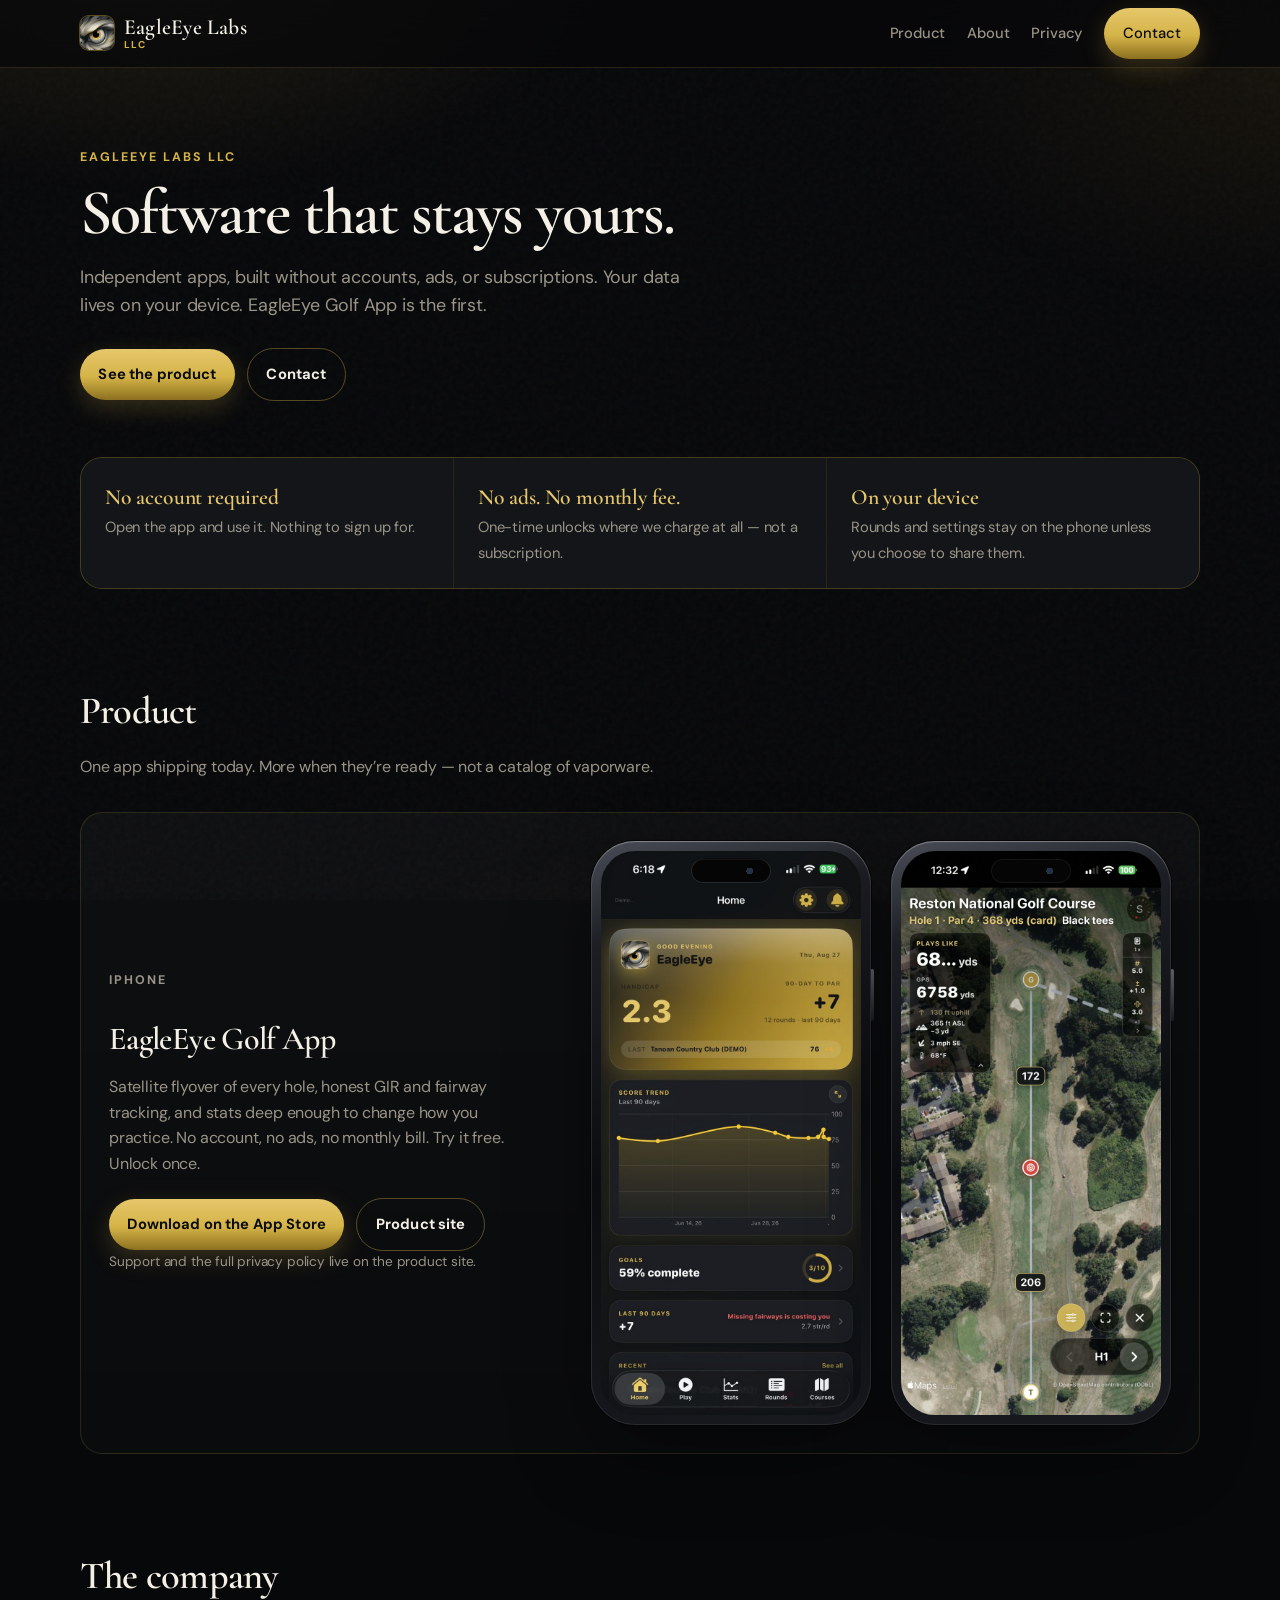
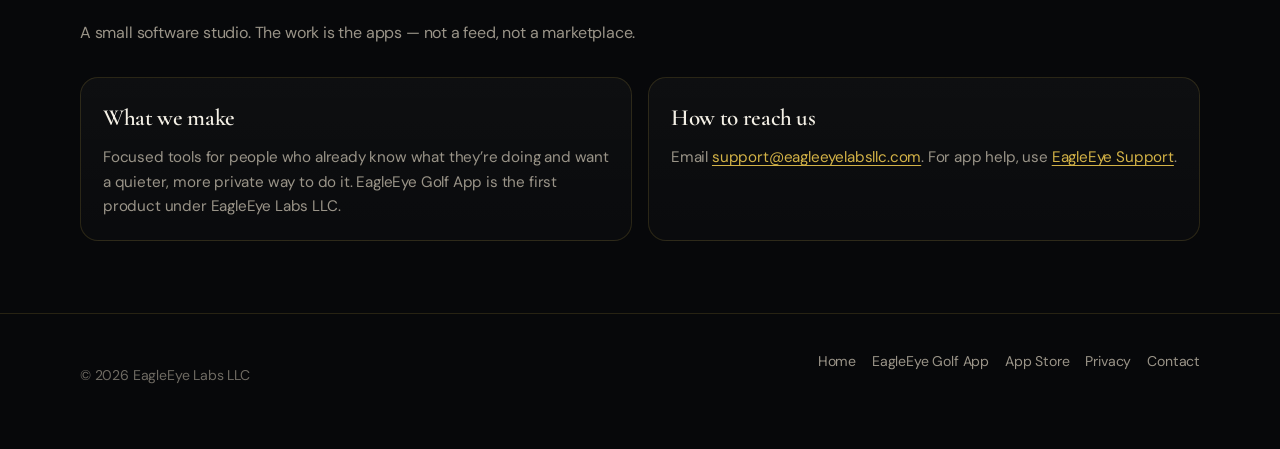
==== commit 4c655e92: "Use support@eagleeyelabsllc.com for Labs contact." ====
--- a/index.html
+++ b/index.html
@@ -23,7 +23,7 @@
   <link href="https://fonts.googleapis.com/css2?family=Cormorant+Garamond:wght@600;700&amp;family=DM+Sans:ital,opsz,wght@0,9..40,400;0,9..40,500;0,9..40,700;1,9..40,400&amp;display=swap" rel="stylesheet" />
   <link rel="stylesheet" href="assets/site.css" />
   <script type="application/ld+json">
-  {"@context":"https://schema.org","@type":"Organization","name":"EagleEye Labs LLC","url":"https://eagleeyelabsllc.com/","email":"eagleeyegolfapp@gmail.com"}
+  {"@context":"https://schema.org","@type":"Organization","name":"EagleEye Labs LLC","url":"https://eagleeyelabsllc.com/","email":"support@eagleeyelabsllc.com"}
   </script>
 </head>
 <body>
@@ -37,7 +37,7 @@
         <a class="hide-sm" href="#product">Product</a>
         <a class="hide-sm" href="#about">About</a>
         <a href="privacy.html">Privacy</a>
-        <a class="btn" href="mailto:eagleeyegolfapp@gmail.com">Contact</a>
+        <a class="btn" href="mailto:support@eagleeyelabsllc.com">Contact</a>
       </nav>
     </div>
   </header>
@@ -52,7 +52,7 @@
       </p>
       <div class="cta-row">
         <a class="btn" href="#product">See the product</a>
-        <a class="btn btn-ghost" href="mailto:eagleeyegolfapp@gmail.com">Contact</a>
+        <a class="btn btn-ghost" href="mailto:support@eagleeyelabsllc.com">Contact</a>
       </div>
     </section>
 
@@ -109,7 +109,7 @@
           <h3>How to reach us</h3>
           <p>
             Email
-            <a href="mailto:eagleeyegolfapp@gmail.com">eagleeyegolfapp@gmail.com</a>.
+            <a href="mailto:support@eagleeyelabsllc.com">support@eagleeyelabsllc.com</a>.
             For app help, use
             <a href="https://eagleeyegolfapp.github.io/EagleEye/support.html">EagleEye Support</a>.
           </p>
@@ -126,7 +126,7 @@
         <a href="#product">EagleEye Golf App</a>
         <a href="https://apps.apple.com/app/id6793305657">App Store</a>
         <a href="privacy.html">Privacy</a>
-        <a href="mailto:eagleeyegolfapp@gmail.com">Contact</a>
+        <a href="mailto:support@eagleeyelabsllc.com">Contact</a>
       </nav>
     </div>
   </footer>
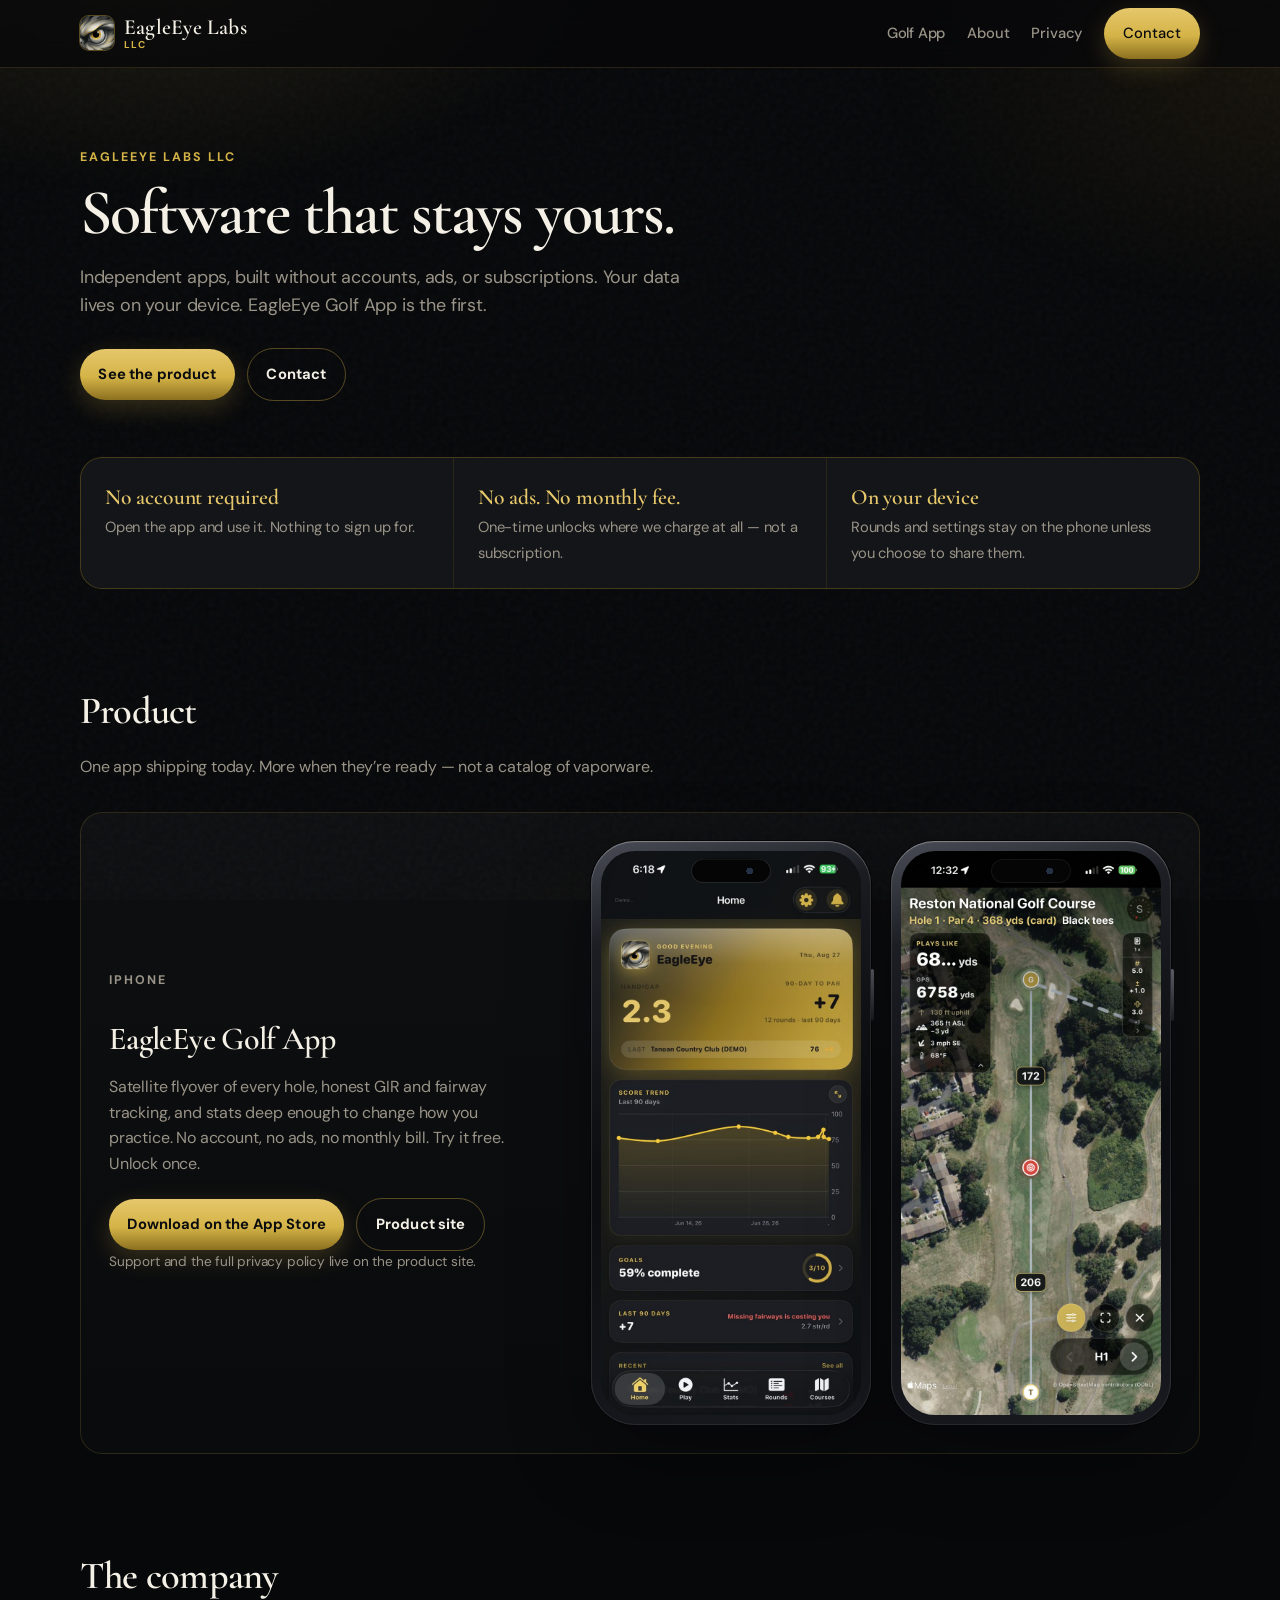
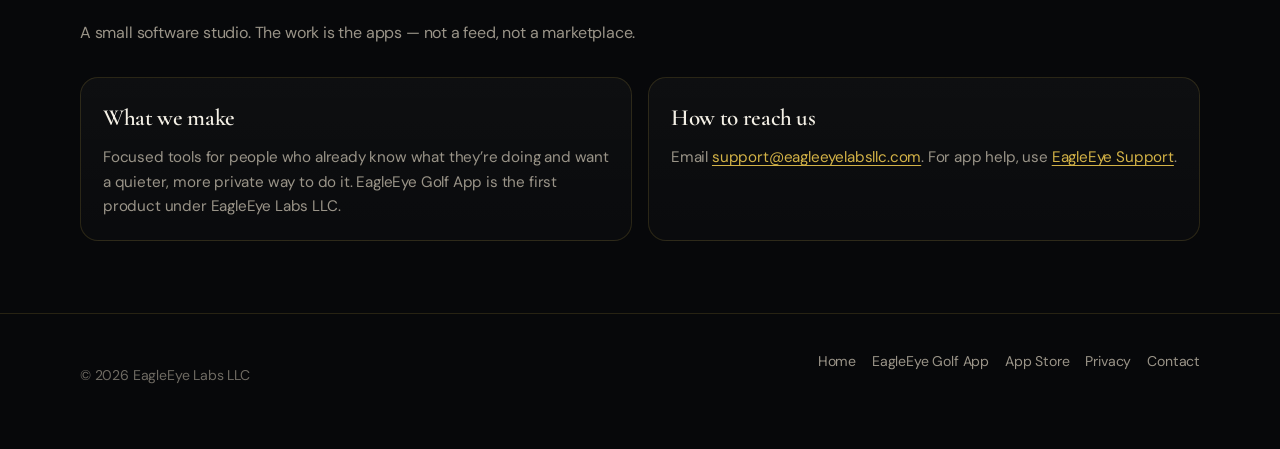
==== commit 8f5444b9: "Host the golf app site at eagleeyelabsllc.com/golf. Moves the product marketing pages onto the LLC d" ====
--- a/index.html
+++ b/index.html
@@ -34,7 +34,7 @@
         <span>EagleEye Labs<small>LLC</small></span>
       </a>
       <nav class="nav" aria-label="Primary">
-        <a class="hide-sm" href="#product">Product</a>
+        <a class="hide-sm" href="/golf/">Golf App</a>
         <a class="hide-sm" href="#about">About</a>
         <a href="privacy.html">Privacy</a>
         <a class="btn" href="mailto:support@eagleeyelabsllc.com">Contact</a>
@@ -78,7 +78,7 @@
           </p>
           <div class="cta-row">
             <a class="btn" href="https://apps.apple.com/app/id6793305657">Download on the App Store</a>
-            <a class="btn btn-ghost" href="https://eagleeyegolfapp.github.io/EagleEye/">Product site</a>
+            <a class="btn btn-ghost" href="/golf/">Product site</a>
           </div>
           <p class="fine">Support and the full privacy policy live on the product site.</p>
         </div>
@@ -87,7 +87,7 @@
             <img src="assets/ui-home.jpg" alt="EagleEye Golf App home" width="720" height="1564" />
           </div>
           <div class="device">
-            <img src="assets/ui-flyover.jpg" alt="EagleEye Golf App satellite flyover" width="720" height="1564" />
+            <img src="assets/ui-flyover.jpg?v=penderbrook" alt="EagleEye Golf App satellite flyover" width="720" height="1564" />
           </div>
         </div>
       </div>
@@ -111,7 +111,7 @@
             Email
             <a href="mailto:support@eagleeyelabsllc.com">support@eagleeyelabsllc.com</a>.
             For app help, use
-            <a href="https://eagleeyegolfapp.github.io/EagleEye/support.html">EagleEye Support</a>.
+            <a href="/golf/support.html">EagleEye Support</a>.
           </p>
         </article>
       </div>
@@ -123,7 +123,7 @@
       <p>© 2026 EagleEye Labs LLC</p>
       <nav>
         <a href="index.html">Home</a>
-        <a href="#product">EagleEye Golf App</a>
+        <a href="/golf/">EagleEye Golf App</a>
         <a href="https://apps.apple.com/app/id6793305657">App Store</a>
         <a href="privacy.html">Privacy</a>
         <a href="mailto:support@eagleeyelabsllc.com">Contact</a>
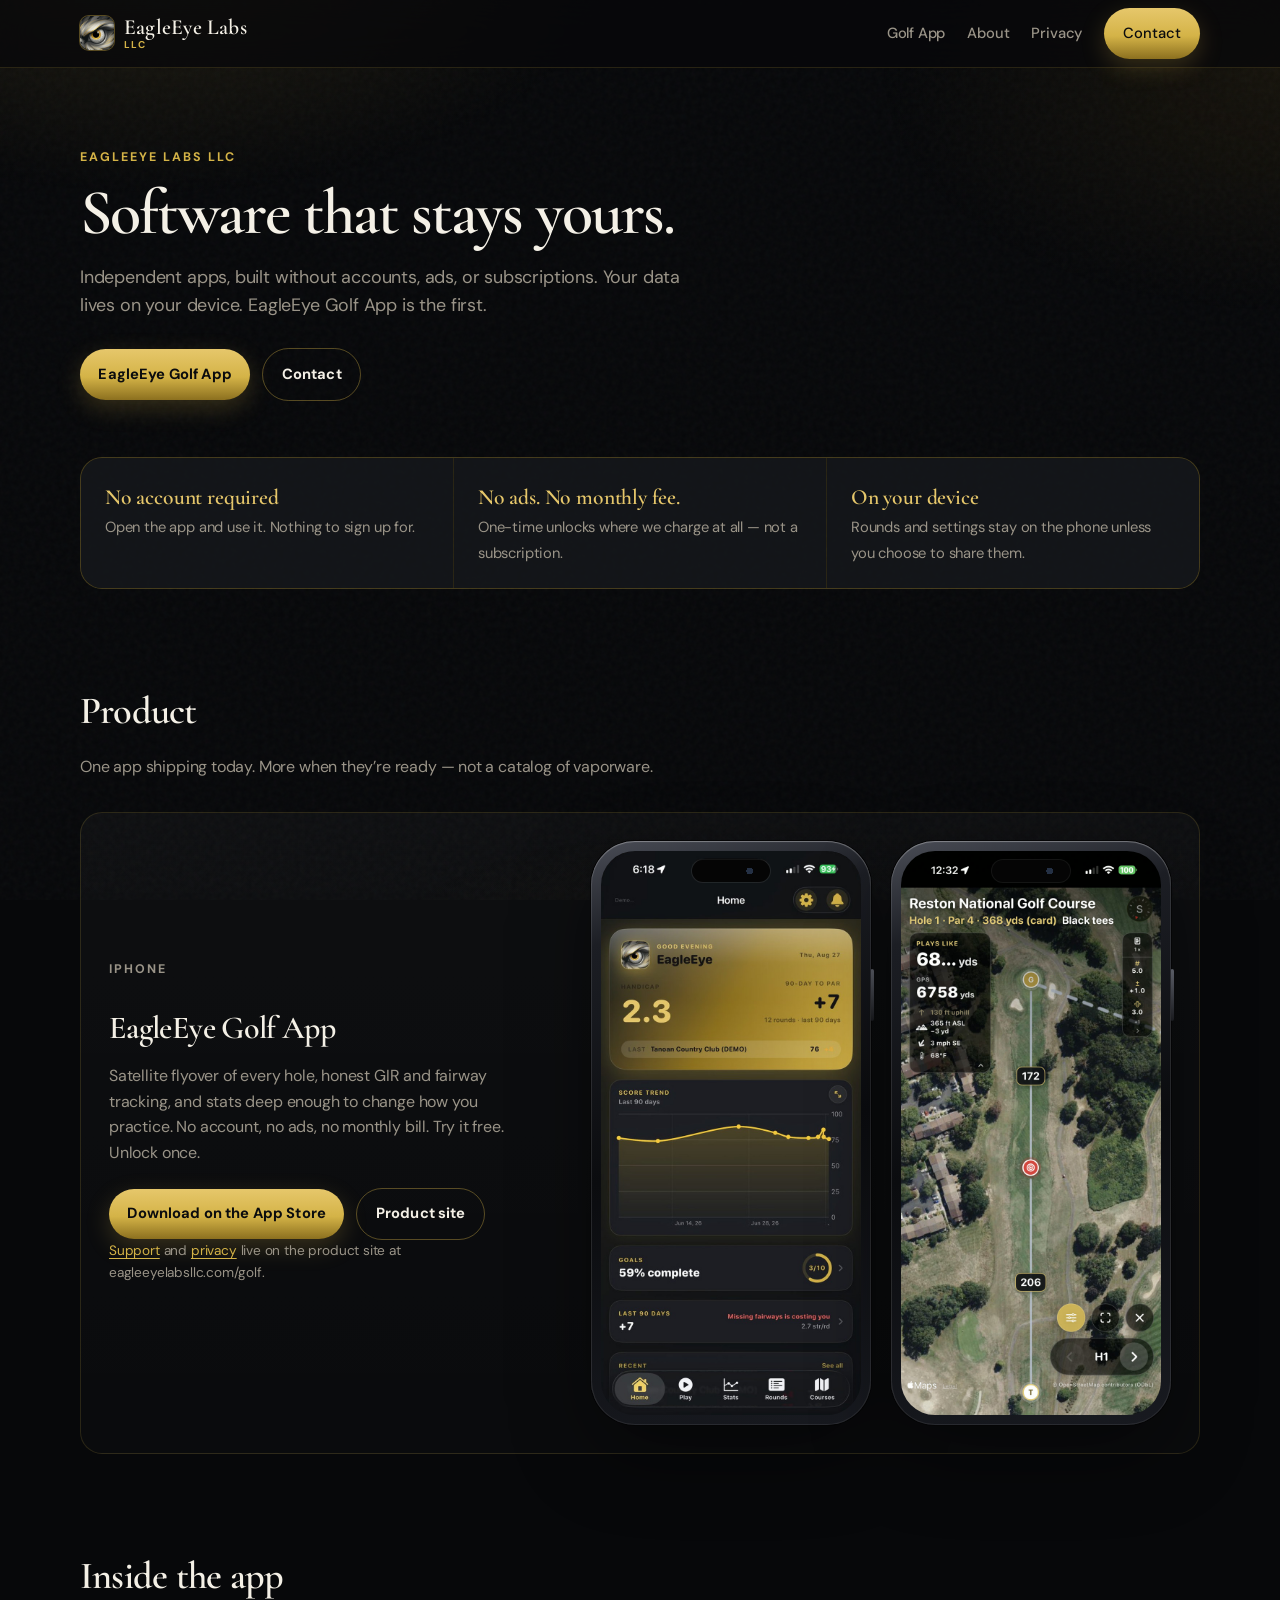
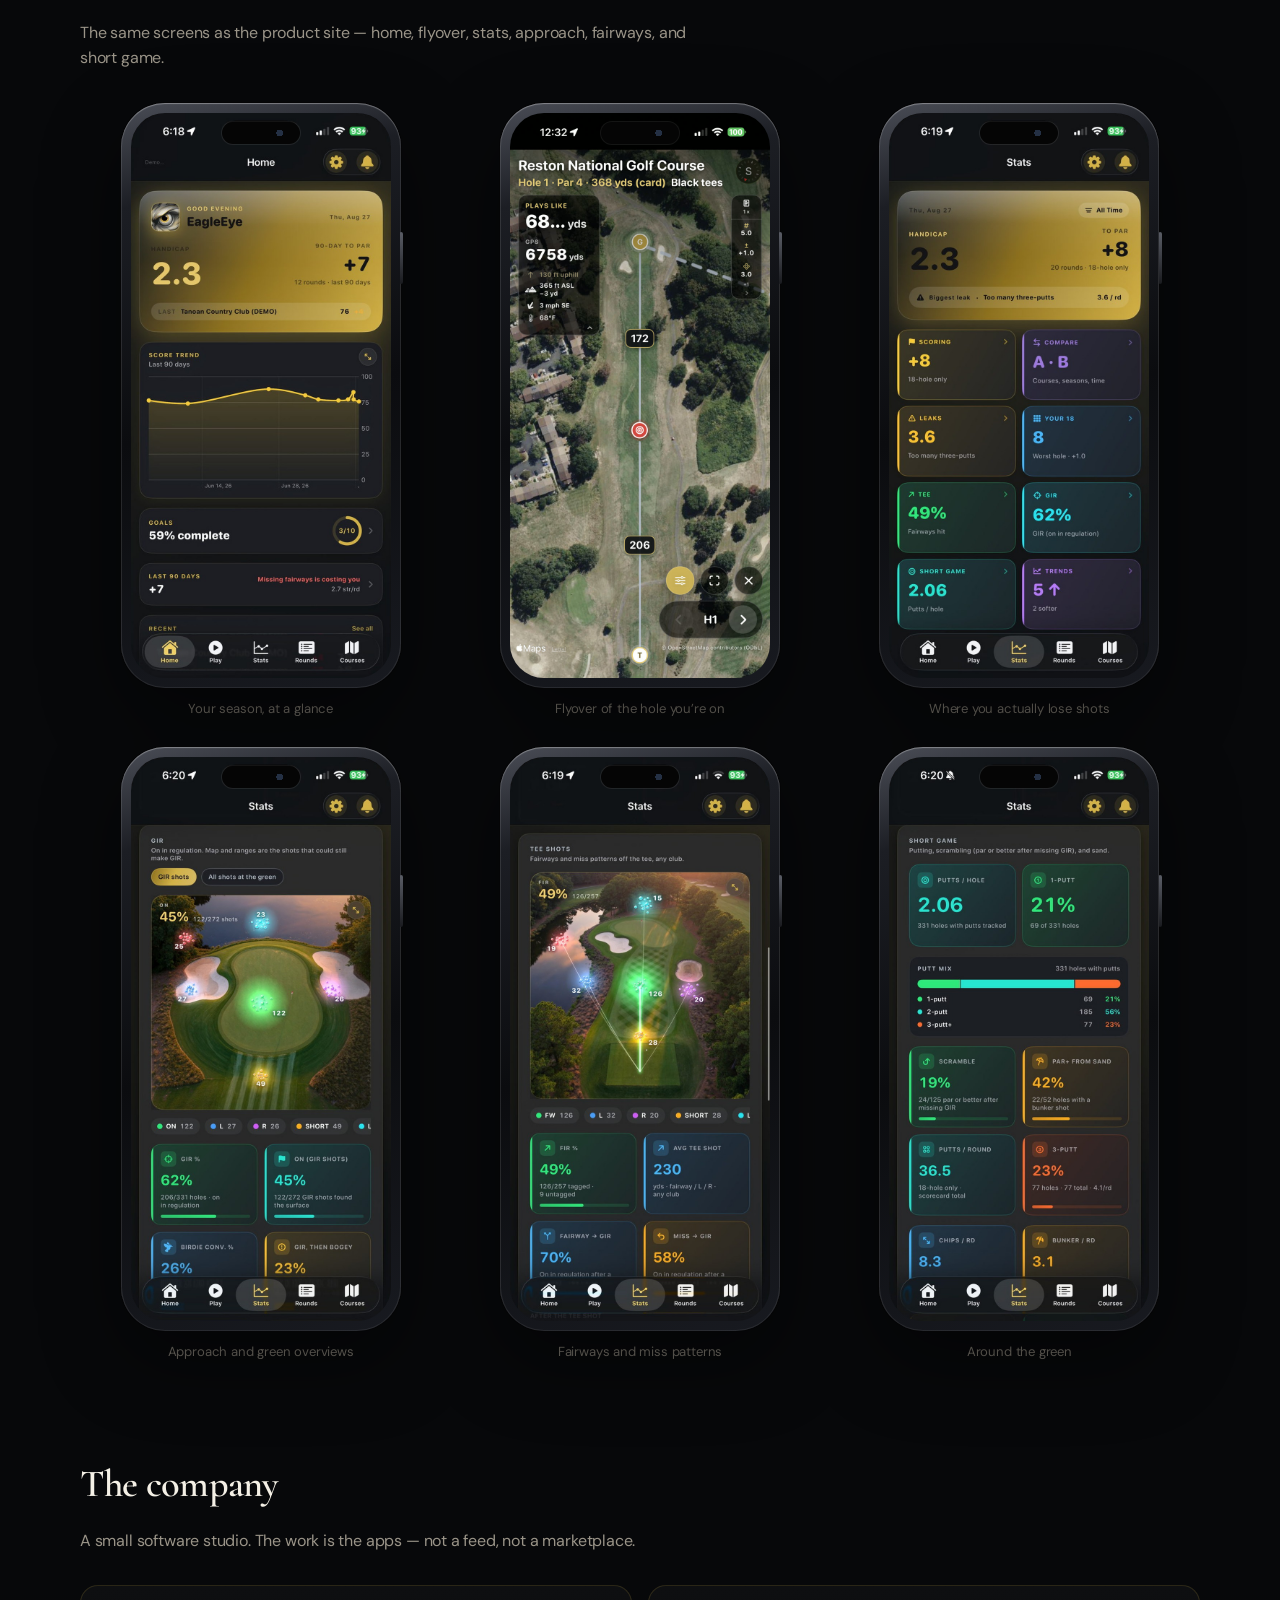
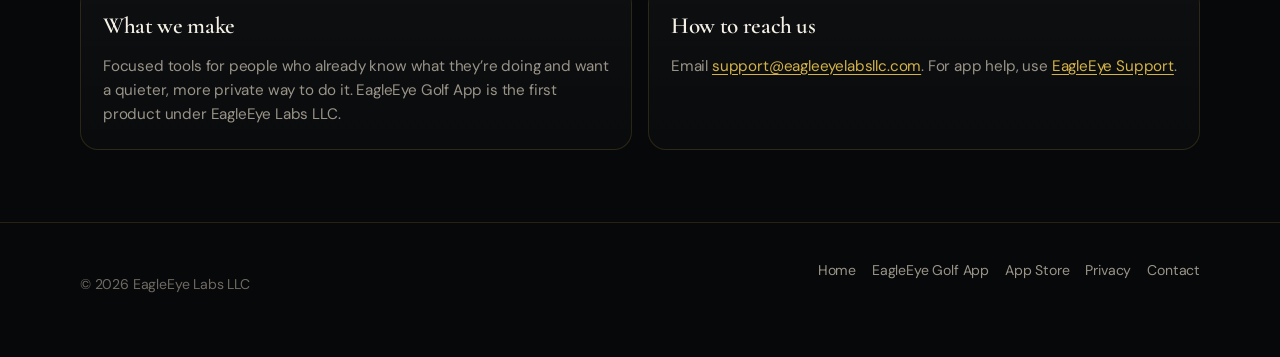
==== commit 78b8afe8: "Show V3 golf screenshots on the LLC homepage. Company site now uses the same 720x1564 bezel shots as" ====
--- a/index.html
+++ b/index.html
@@ -21,7 +21,7 @@
   <link rel="preconnect" href="https://fonts.googleapis.com" />
   <link rel="preconnect" href="https://fonts.gstatic.com" crossorigin />
   <link href="https://fonts.googleapis.com/css2?family=Cormorant+Garamond:wght@600;700&amp;family=DM+Sans:ital,opsz,wght@0,9..40,400;0,9..40,500;0,9..40,700;1,9..40,400&amp;display=swap" rel="stylesheet" />
-  <link rel="stylesheet" href="assets/site.css" />
+  <link rel="stylesheet" href="assets/site.css?v=shots" />
   <script type="application/ld+json">
   {"@context":"https://schema.org","@type":"Organization","name":"EagleEye Labs LLC","url":"https://eagleeyelabsllc.com/","email":"support@eagleeyelabsllc.com"}
   </script>
@@ -34,7 +34,7 @@
         <span>EagleEye Labs<small>LLC</small></span>
       </a>
       <nav class="nav" aria-label="Primary">
-        <a class="hide-sm" href="/golf/">Golf App</a>
+        <a class="hide-sm" href="https://eagleeyelabsllc.com/golf/">Golf App</a>
         <a class="hide-sm" href="#about">About</a>
         <a href="privacy.html">Privacy</a>
         <a class="btn" href="mailto:support@eagleeyelabsllc.com">Contact</a>
@@ -51,7 +51,7 @@
         Your data lives on your device. EagleEye Golf App is the first.
       </p>
       <div class="cta-row">
-        <a class="btn" href="#product">See the product</a>
+        <a class="btn" href="https://eagleeyelabsllc.com/golf/">EagleEye Golf App</a>
         <a class="btn btn-ghost" href="mailto:support@eagleeyelabsllc.com">Contact</a>
       </div>
     </section>
@@ -78,9 +78,14 @@
           </p>
           <div class="cta-row">
             <a class="btn" href="https://apps.apple.com/app/id6793305657">Download on the App Store</a>
-            <a class="btn btn-ghost" href="/golf/">Product site</a>
+            <a class="btn btn-ghost" href="https://eagleeyelabsllc.com/golf/">Product site</a>
           </div>
-          <p class="fine">Support and the full privacy policy live on the product site.</p>
+          <p class="fine">
+            <a href="https://eagleeyelabsllc.com/golf/support.html">Support</a>
+            and
+            <a href="https://eagleeyelabsllc.com/golf/privacy.html">privacy</a>
+            live on the product site at eagleeyelabsllc.com/golf.
+          </p>
         </div>
         <div class="phones" aria-hidden="false">
           <div class="device back">
@@ -90,6 +95,51 @@
             <img src="assets/ui-flyover.jpg?v=penderbrook" alt="EagleEye Golf App satellite flyover" width="720" height="1564" />
           </div>
         </div>
+      </div>
+    </section>
+
+    <section class="wrap section" id="screens">
+      <h2>Inside the app</h2>
+      <p class="intro">The same screens as the product site — home, flyover, stats, approach, fairways, and short game.</p>
+      <div class="shots">
+        <figure>
+          <div class="device">
+            <img src="assets/ui-home.jpg" alt="EagleEye home dashboard" width="720" height="1564" />
+          </div>
+          <figcaption>Your season, at a glance</figcaption>
+        </figure>
+        <figure>
+          <div class="device">
+            <img src="assets/ui-flyover.jpg?v=penderbrook" alt="EagleEye hole flyover" width="720" height="1564" />
+          </div>
+          <figcaption>Flyover of the hole you’re on</figcaption>
+        </figure>
+        <figure>
+          <div class="device">
+            <img src="assets/ui-stats.jpg" alt="EagleEye stroke analysis" width="720" height="1564" />
+          </div>
+          <figcaption>Where you actually lose shots</figcaption>
+        </figure>
+      </div>
+      <div class="shots" style="margin-top: 28px">
+        <figure>
+          <div class="device">
+            <img src="assets/ui-approach.jpg" alt="EagleEye approach and green overview" width="720" height="1564" />
+          </div>
+          <figcaption>Approach and green overviews</figcaption>
+        </figure>
+        <figure>
+          <div class="device">
+            <img src="assets/ui-fairways.jpg" alt="EagleEye tee-shot dispersion" width="720" height="1564" />
+          </div>
+          <figcaption>Fairways and miss patterns</figcaption>
+        </figure>
+        <figure>
+          <div class="device">
+            <img src="assets/ui-shortgame.jpg" alt="EagleEye short game stats" width="720" height="1564" />
+          </div>
+          <figcaption>Around the green</figcaption>
+        </figure>
       </div>
     </section>
 
@@ -111,7 +161,7 @@
             Email
             <a href="mailto:support@eagleeyelabsllc.com">support@eagleeyelabsllc.com</a>.
             For app help, use
-            <a href="/golf/support.html">EagleEye Support</a>.
+            <a href="https://eagleeyelabsllc.com/golf/support.html">EagleEye Support</a>.
           </p>
         </article>
       </div>
@@ -123,7 +173,7 @@
       <p>© 2026 EagleEye Labs LLC</p>
       <nav>
         <a href="index.html">Home</a>
-        <a href="/golf/">EagleEye Golf App</a>
+        <a href="https://eagleeyelabsllc.com/golf/">EagleEye Golf App</a>
         <a href="https://apps.apple.com/app/id6793305657">App Store</a>
         <a href="privacy.html">Privacy</a>
         <a href="mailto:support@eagleeyelabsllc.com">Contact</a>
--- a/assets/site.css
+++ b/assets/site.css
@@ -235,6 +235,24 @@
 }
 .product p { color: var(--muted); margin: 0 0 22px; max-width: 36rem; }
 
+.shots {
+  display: grid;
+  grid-template-columns: repeat(3, 1fr);
+  gap: 18px;
+}
+.shots figure { margin: 0; }
+.shots .device {
+  width: 100%;
+  max-width: 280px;
+  margin: 0 auto;
+}
+.shots figcaption {
+  text-align: center;
+  color: var(--dim);
+  font-size: 0.82rem;
+  margin-top: 10px;
+}
+
 .phones {
   display: flex;
   justify-content: center;
@@ -350,7 +368,7 @@
 .site-footer a:hover { color: var(--gold); }
 
 @media (max-width: 960px) {
-  .product, .grid-2, .proof { grid-template-columns: 1fr; }
+  .product, .grid-2, .proof, .shots { grid-template-columns: 1fr; }
   .phones .device.back { display: none; }
   .phones { justify-content: center; }
   .nav .hide-sm { display: none; }
